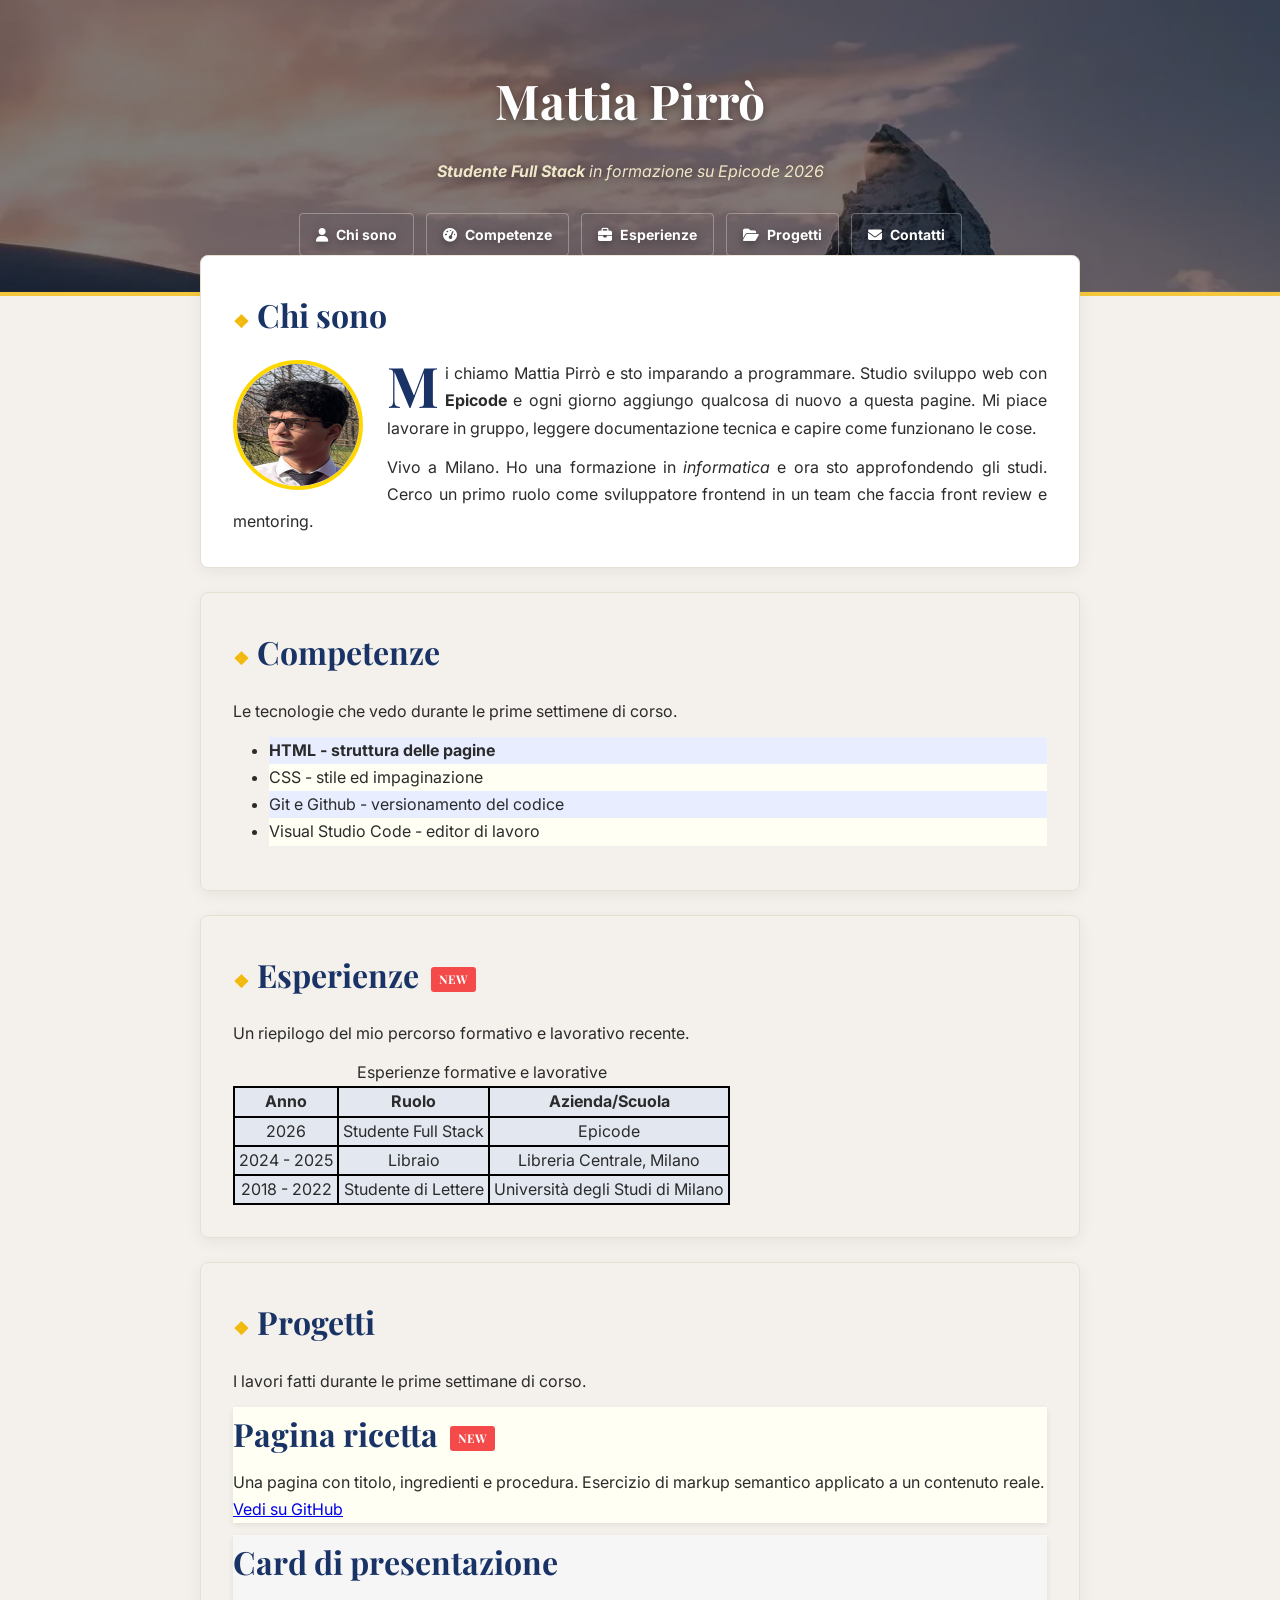
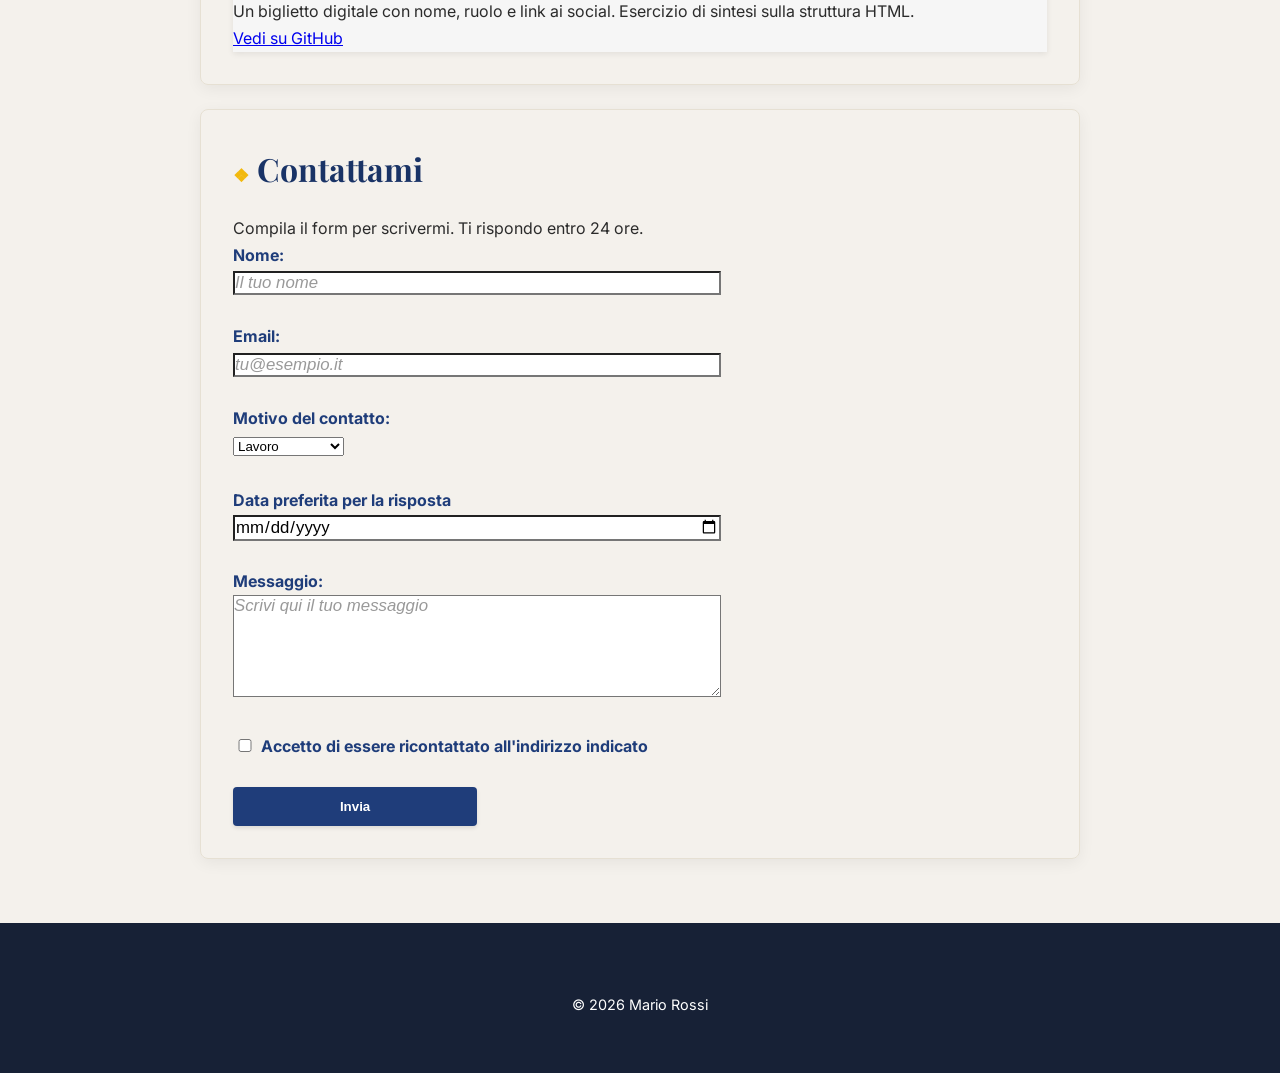
==== index.html @ 38927241 "Add files via upload" ====
<!DOCTYPE html>
<html lang="it">

<head>
    <meta charset="UTF-8">
    <meta http-equiv="X-UA-Compatible" content="IE-edge">
    <meta name="viewport" content="width=device-width, initial-scale=1.0">
    <title>PROJECT WEEK 1</title>
    <link rel="stylesheet" href="assets/style.css">
    <link rel="stylesheet" href="https://cdnjs.cloudflare.com/ajax/libs/font-awesome/6.5.1/css/all.min.css">
</head>

<body>
    <header id="site-header">
        <h1>Mattia Pirrò</h1>
        <p class="tagline"><strong>Studente Full Stack </strong>in formazione su Epicode 2026</p>
        <nav>
            <ul>
                <li>
                    <a href="#chiSono" target="blank"><i class="fa-solid fa-user"></i>Chi sono</a>
                </li>
                <li>
                    <a href="#competenze" target="blank"><i class="fa-solid fa-gauge-high"></i>Competenze</a>
                </li>
                <li>
                    <a href="#esperienze" target="blank"><i class="fa-solid fa-briefcase"></i>Esperienze</a>
                </li>
                <li>
                    <a href="#progetti" target="blank"><i class="fa-solid fa-folder-open"></i>Progetti</a>
                </li>
                <li>
                    <a href="#contattami" target="blank"><i class="fa-solid fa-envelope"></i>Contatti</a>
                </li>
            </ul>
        </nav>
    </header>
    <main>
        <section id="chiSono">
            <h2>Chi sono</h2>
            <figure>
                <img src="\assets\Mattia Pirrò.jpg" alt="Foto Profilo" class="avatar">
            </figure>
            <p id="primo-paragrafo">Mi chiamo Mattia Pirrò e sto imparando a programmare. Studio sviluppo web con
                <strong>Epicode</strong>
                e ogni giorno aggiungo qualcosa di nuovo a questa pagine. Mi piace lavorare in gruppo, leggere
                documentazione tecnica e capire come funzionano le cose.
            </p>
            <p id="secondo-paragrafo">Vivo a Milano. Ho una formazione in <em>informatica</em> e ora sto approfondendo gli studi. Cerco un primo
                ruolo come sviluppatore frontend in un team che faccia front review e mentoring.</p>
        </section>
        <section id="competenze">
            <h2>Competenze</h2>
            <p>Le tecnologie che vedo durante le prime settimene di corso.</p>
            <ul class="skill-list">
                <li>HTML - struttura delle pagine</li>
                <li>CSS - stile ed impaginazione</li>
                <li>Git e Github - versionamento del codice</li>
                <li>Visual Studio Code - editor di lavoro</li>
            </ul>
        </section>
        <section id="esperienze">
            <h2>Esperienze</h2>
            <p>Un riepilogo del mio percorso formativo e lavorativo recente.</p>
            <table>
                <caption class="caption">Esperienze formative e lavorative</caption>
                <thead>
                    <tr>
                        <th scope="col">Anno</th>
                        <th scope="col">Ruolo</th>
                        <th scope="col">Azienda/Scuola</th>
                    </tr>
                </thead>
                <tbody>
                    <tr>
                        <td>2026</td>
                        <td>Studente Full Stack</td>
                        <td>Epicode</td>
                    </tr>
                    <tr>
                        <td>2024 - 2025</td>
                        <td>Libraio</td>
                        <td>Libreria Centrale, Milano</td>
                    </tr>
                    <tr>
                        <td>2018 - 2022</td>
                        <td>Studente di Lettere</td>
                        <td>Università degli Studi di Milano</td>
                    </tr>
                </tbody>
            </table>
        </section>
        <section id="progetti">
            <h2>Progetti</h2>
            <p>I lavori fatti durante le prime settimane di corso.</p>
            <article class="project">
                <h3>Pagina ricetta</h3>
                <p>Una pagina con titolo, ingredienti e procedura. Esercizio di markup semantico applicato a un
                    contenuto
                    reale.</p>
                <a href="javascript:void(0)" target="blank">Vedi su GitHub</a>
            </article>
            <article class="project">
                <h3>Card di presentazione</h3>
                <p>Un biglietto digitale con nome, ruolo e link ai social. Esercizio di sintesi sulla struttura HTML.
                </p>
                <a href="javascript:void(0)" target="blank">Vedi su GitHub</a>
            </article>
        </section>
        <section id="contattami">
            <form action="#" method="POST">
                <h2>Contattami</h2>
                <p>Compila il form per scrivermi. Ti rispondo entro 24 ore.</p>
                <label for="nome">Nome:</label>
                <br />
                <input type="text" id="nome" name="nome" placeholder="Il tuo nome" required>
                <br /><br />
                <label for="email">Email:</label>
                <br />
                <input type="email" id="email" name="email" placeholder="tu@esempio.it" required>
                <br /><br />
                <label for="menù">Motivo del contatto:</label>
                <br />
                <select id="menù" name="menù">
                    <option value="Lavoro">Lavoro</option>
                    <option value="Domanda">Domanda</option>
                    <option value="collaborazione">Collaborazione</option>
                    <option value="altro">Altro</option>
                </select>
                <br /><br />
                <label for="data">Data preferita per la risposta</label>
                <br />
                <input type="date" id="data" name="data">
                <br /><br />
                <label for="messaggio">Messaggio:</label>
                <br />
                <textarea id="messaggio" name="messaggio" placeholder="Scrivi qui il tuo messaggio" rows="5"
                    required></textarea>
                <br /><br />
                <input type="checkbox" id="recontact" name="recontact" required>
                <label for="recontact">Accetto di essere ricontattato all'indirizzo indicato</label>
                <br /><br />
                <button type="submit">Invia</button>
            </form>
        </section>
    </main>
    <footer id="site-footer">
        <div>
            <p>© 2026 Mario Rossi</p>
        </div>
    </footer>
</body>

</html>
---- assets/style.css ----
@import url('https://fonts.googleapis.com/css2?family=Inter:ital,opsz,wght@0,14..32,100..900;1,14..32,100..900&display=swap');
@import url('https://fonts.googleapis.com/css2?family=Playfair+Display:ital,wght@0,400..900;1,400..900&display=swap');

*,
*::before,
*::after {
    box-sizing: border-box;
    margin: 0;
    padding: 0;
}

body {
    font-family: 'Inter', Arial, sans-serif;
    font-size: 16px;
    line-height: 1.7;
    color: #2b2b2b;
    background-color: #f4f1ec;
    margin: 0;
    padding: 0;
}

#site-header {
    background-image: linear-gradient(rgba(0, 0, 0, 0.5), rgba(0, 0, 0, 0.5)), url("../assets/header-bg.webp");
    background-size: cover;
    background-position: center;
    background-repeat: no-repeat;
    color: #ffffff;
    text-align: center;
    padding: 60px 20px 40px 0px;
    border-bottom: 4px solid hsl(45, 90%, 60%);
    text-shadow: 0 3px 10px rgba(0, 0, 0, 0.4);
}

#site-header h1 {
    font-family: 'Playfair Display', Georgia, serif;
    font-size: 3rem;
    font-weight: bold;
}

.tagline {
    color: #f0e7c8;
    font-style: italic;
}

#site-header p {
    margin-top: 16px;
}

#site-header nav{
    margin-top: 32px;
}

#site-header nav ul {
    padding: 0;
    margin: 0;
}

#site-header nav ul li {
    display: inline-block;
}

#site-header nav a {
    text-decoration: none;
    font-size: 14px;
    color: #ffffff;
    font-weight: bold;
    line-height: 2.5;
    padding: 12px 16px;
    margin: 0px 4px;
    border-radius: 4px;
    border: 1px solid rgba(255, 255, 255, 0.3);
}

i{
    margin-right: 8px;
}

#site-header nav a:hover{
    color: hsl(220, 60%, 25%);
    background-color: hsl(45, 90%, 60%);
    border-color: hsl(45, 90%, 60%);
}

main {
    max-width: 920px;
    margin: 0 auto;
    padding: 40px 20px;
}

main section {

    padding: 32px;
    margin-bottom: 24px;
    border: 1px solid #e6e0d3;
    border-radius: 8px;
    box-shadow: 0 4px 16px rgba(0, 0, 0, 0.06);
}

main section:first-of-type{
    margin-top: -81px;
}

h2,
h3 {
    font-family: 'Playfair Display', Georgia, serif;
    font-size: 2rem;
    color: hsl(220, 60%, 25%);
    text-align: left;
    margin-bottom: 8px;
}

main section h2::before {
    content: "\2756 ";
    color: hsl(45, 90%, 50%);
    font-size: 18px;
    margin-right: 8px;
}


#chiSono {
    background-color: #ffffff;
    text-align: justify;
}

#chiSono .avatar {
    width: 130px;
    height: 130px;
    border: 4px solid gold;
    border-radius: 50%;
    float: left;
    margin: 0px 24px 12px 0px;
}

#chiSono #primo-paragrafo::first-letter {
    font-family: 'Playfair Display', Georgia, serif;
    font-size: 3.5rem;
    font-weight: bold;
    font-style: normal;
    line-height: 0.9;
    float: left;
    margin-right: 6px;
    color: hsl(220, 60%, 25%);
}

#secondo-paragrafo{
    margin-top: 12px;
}

#competenze {
    clear: both;
}

.skill-list li:nth-child(odd) {
    background-color: #e8edff;
}

.skill-list li:nth-child(even) {
    background-color: #fffff4;
}

.skill-list li:first-child {
    font-weight: bold;
}

.project:first-of-type h3::after {
    content: "NEW";
    display: inline-block;
    padding: 2px 8px;
    margin-left: 12px;
    background-color: #F44A4A;
    color: #ffffff;
    font-size: 0.75rem;
    border-radius: 3px;
    vertical-align: middle;
}

#esperienze h2::after {
    content: "NEW";
    display: inline-block;
    padding: 2px 8px;
    margin-left: 12px;
    background-color: #F44A4A;
    color: #ffffff;
    font-size: 0.75rem;
    border-radius: 3px;
    vertical-align: middle;
}

.skill-list {
    margin: 12px 0px 12px 36px;
}

h2 {
    margin-bottom: 18px;
}

.project {
    margin-top: 12px;
    box-shadow: 0 2px 6px rgba(0, 0, 0, 0.08);
}

.project:hover {
    box-shadow: 0 4px 12px rgba(0, 0, 0, 16);
}

label {
    font-weight: bold;
    color: #1F3D7A;
}

input,
textarea {
    font-family: 'Helvetica Neue', Arial, sans-serif;
    width: 60%;
    background-color: #ffffff;
    font-size: 1.05rem;
}

input::placeholder,
textarea::placeholder {
    color: #999999;
    font-style: italic;
}

#recontact {
    width: 3%;
}

button {
    color: hsl(0, 0%, 100%);
    background-color: hsl(220, 60%, 30%);
    font-weight: bold;
    width: 30%;
    padding: 12px 24px;
    border: none;
    border-radius: 4px;
    box-shadow: 0 2px 4px rgba(0, 0, 0, 0.1);
}

button:hover {
    color: hsl(60, 100%, 75%);
    background-color: hsl(220, 60%, 45%);
    box-shadow: 0 4px 8px rgba(0, 0, 0, 0.15);
}

.project:nth-of-type(odd) {
    background-color: #fffff4;
}

.project:nth-of-type(even) {
    background-color: #f6f6f6;
}

table {
    border: 2px solid black;
    border-radius: 4px;
    border-collapse: collapse;
    background-color: rgba(157, 195, 255, 0.21);
    text-align: center;
}

tr,
th,
td {
    border: 2px solid black;
    border-collapse: collapse;
    padding: 0px 4px;
}

#esperienze p {
    margin-bottom: 12px;
}

#site-footer {
    background-color: #172136;
    color: #ffffff;
    font-size: 0.9rem;
    text-align: center;
    height: 150px;
}

#site-footer p {
    padding-top: 70px;
}
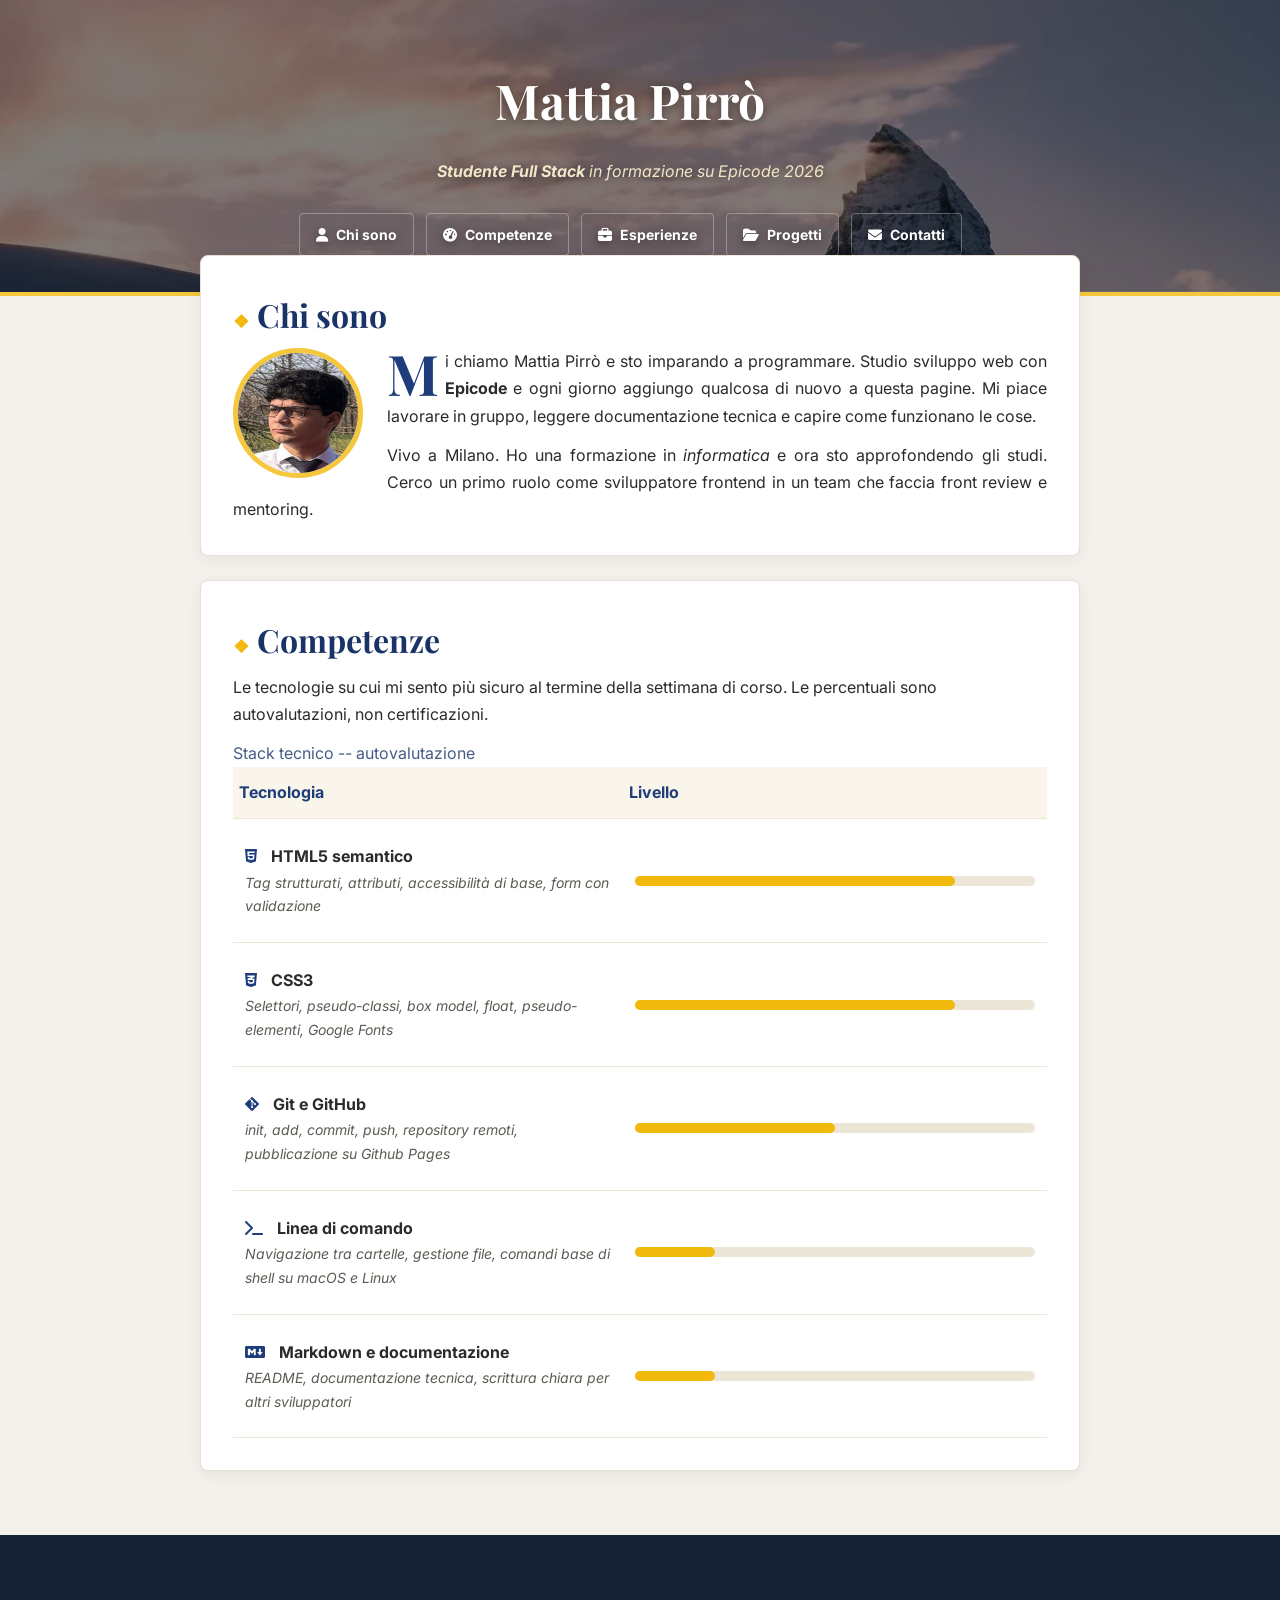
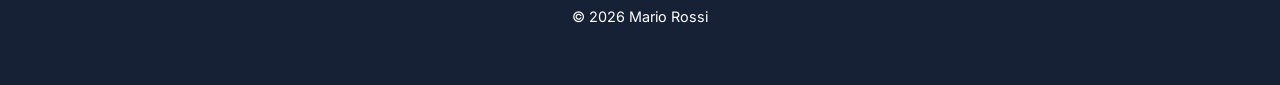
==== commit 0f48f6fc: "Update (Competenze)" ====
--- a/index.html
+++ b/index.html
@@ -45,20 +45,82 @@
                 e ogni giorno aggiungo qualcosa di nuovo a questa pagine. Mi piace lavorare in gruppo, leggere
                 documentazione tecnica e capire come funzionano le cose.
             </p>
-            <p id="secondo-paragrafo">Vivo a Milano. Ho una formazione in <em>informatica</em> e ora sto approfondendo gli studi. Cerco un primo
+            <p id="secondo-paragrafo">Vivo a Milano. Ho una formazione in <em>informatica</em> e ora sto approfondendo
+                gli studi. Cerco un primo
                 ruolo come sviluppatore frontend in un team che faccia front review e mentoring.</p>
         </section>
         <section id="competenze">
             <h2>Competenze</h2>
-            <p>Le tecnologie che vedo durante le prime settimene di corso.</p>
-            <ul class="skill-list">
-                <li>HTML - struttura delle pagine</li>
-                <li>CSS - stile ed impaginazione</li>
-                <li>Git e Github - versionamento del codice</li>
-                <li>Visual Studio Code - editor di lavoro</li>
-            </ul>
-        </section>
-        <section id="esperienze">
+            <p>Le tecnologie su cui mi sento più sicuro al termine della settimana di corso. Le percentuali sono
+                autovalutazioni, non certificazioni.</p>
+            <table>
+                <caption>Stack tecnico -- autovalutazione</caption>
+                <thead>
+                    <tr>
+                        <th>Tecnologia</th>
+                        <th>Livello</th>
+                    </tr>
+                </thead>
+                <tbody>
+                    <tr>
+                        <td>
+                            <h4><i class="fa-brands fa-html5"></i>HTML5 semantico</h4>
+                            <p>Tag strutturati, attributi, accessibilità di base, form con validazione</p>
+                        </td>
+                        <td>
+                            <div class="contenitore">
+                                <div class="autovalutazione" id="primo"></div>
+                            </div>
+                        </td>
+                    </tr>
+                    <tr>
+                        <td>
+                            <h4><i class="fa-brands fa-css3-alt"></i>CSS3</h4>
+                            <p>Selettori, pseudo-classi, box model, float, pseudo-elementi, Google Fonts</p>
+                        </td>
+                        <td>
+                            <div class="contenitore">
+                                <div class="autovalutazione" id="secondo"></div>
+                            </div>
+                        </td>
+                    </tr>
+                    <tr>
+                        <td>
+                            <h4><i class="fa-brands fa-git-alt"></i>Git e GitHub</h4>
+                            <p>init, add, commit, push, repository remoti, pubblicazione su Github Pages</p>
+                        </td>
+                        <td>
+                            <div class="contenitore">
+                                <div class="autovalutazione" id="terzo"></div>
+                            </div>
+                        </td>
+                    </tr>
+                    <tr>
+                        <td>
+                            <h4><i class="fa-solid fa-terminal"></i>Linea di comando</h4>
+                            <p>Navigazione tra cartelle, gestione file, comandi base di shell su macOS e Linux</p>
+                        </td>
+                        <td>
+                            <div class="contenitore">
+                                <div class="autovalutazione" id="quarto"></div>
+                            </div>
+                        </td>
+                    </tr>
+                    <tr>
+                        <td>
+                            <h4><i class="fa-brands fa-markdown"></i>Markdown e documentazione</h4>
+                            <p>README, documentazione tecnica, scrittura chiara per altri sviluppatori</p>
+                        </td>
+                        <td>
+                            <div class="contenitore">
+                                <div class="autovalutazione" id="quinto"></div>
+                            </div>
+                        </td>
+                    </tr>
+                </tbody>
+            </table>
+        </section>
+        <!--<section id="esperienze">
             <h2>Esperienze</h2>
             <p>Un riepilogo del mio percorso formativo e lavorativo recente.</p>
             <table>
@@ -141,7 +203,7 @@
                 <br /><br />
                 <button type="submit">Invia</button>
             </form>
-        </section>
+        </section>-->
     </main>
     <footer id="site-footer">
         <div>
--- a/assets/style.css
+++ b/assets/style.css
@@ -46,7 +46,7 @@
     margin-top: 16px;
 }
 
-#site-header nav{
+#site-header nav {
     margin-top: 32px;
 }
 
@@ -71,11 +71,11 @@
     border: 1px solid rgba(255, 255, 255, 0.3);
 }
 
-i{
+i {
     margin-right: 8px;
 }
 
-#site-header nav a:hover{
+#site-header nav a:hover {
     color: hsl(220, 60%, 25%);
     background-color: hsl(45, 90%, 60%);
     border-color: hsl(45, 90%, 60%);
@@ -88,7 +88,6 @@
 }
 
 main section {
-
     padding: 32px;
     margin-bottom: 24px;
     border: 1px solid #e6e0d3;
@@ -96,7 +95,7 @@
     box-shadow: 0 4px 16px rgba(0, 0, 0, 0.06);
 }
 
-main section:first-of-type{
+main section:first-of-type {
     margin-top: -81px;
 }
 
@@ -106,7 +105,7 @@
     font-size: 2rem;
     color: hsl(220, 60%, 25%);
     text-align: left;
-    margin-bottom: 8px;
+    margin-bottom: 6px;
 }
 
 main section h2::before {
@@ -116,7 +115,6 @@
     margin-right: 8px;
 }
 
-
 #chiSono {
     background-color: #ffffff;
     text-align: justify;
@@ -125,7 +123,7 @@
 #chiSono .avatar {
     width: 130px;
     height: 130px;
-    border: 4px solid gold;
+    border: 5px solid hsl(45, 90%, 60%);
     border-radius: 50%;
     float: left;
     margin: 0px 24px 12px 0px;
@@ -139,59 +137,87 @@
     line-height: 0.9;
     float: left;
     margin-right: 6px;
-    color: hsl(220, 60%, 25%);
-}
-
-#secondo-paragrafo{
+    color: hsl(220, 60%, 30%);
+}
+
+#secondo-paragrafo {
     margin-top: 12px;
 }
 
 #competenze {
+    background-color: #ffffff;
     clear: both;
 }
 
-.skill-list li:nth-child(odd) {
-    background-color: #e8edff;
-}
-
-.skill-list li:nth-child(even) {
-    background-color: #fffff4;
-}
-
-.skill-list li:first-child {
-    font-weight: bold;
-}
-
-.project:first-of-type h3::after {
-    content: "NEW";
-    display: inline-block;
-    padding: 2px 8px;
-    margin-left: 12px;
-    background-color: #F44A4A;
-    color: #ffffff;
-    font-size: 0.75rem;
-    border-radius: 3px;
-    vertical-align: middle;
-}
-
-#esperienze h2::after {
-    content: "NEW";
-    display: inline-block;
-    padding: 2px 8px;
-    margin-left: 12px;
-    background-color: #F44A4A;
-    color: #ffffff;
-    font-size: 0.75rem;
-    border-radius: 3px;
-    vertical-align: middle;
-}
-
-.skill-list {
-    margin: 12px 0px 12px 36px;
-}
-
-h2 {
-    margin-bottom: 18px;
+#competenze table {
+    border-collapse: collapse;
+    margin-top: 12px;
+    padding: 0;
+}
+
+#competenze caption {
+    color: hsl(220, 30%, 40%);
+    text-align: left;
+}
+
+#competenze th {
+    color: hsl(220, 60%, 30%);
+    text-align: left;
+    background-color: #F9F5EA;
+    padding: 12px 6px 12px 6px;
+    border-bottom: 1px solid #ece6d8;
+    width: 50%;
+}
+
+#competenze td {
+    border-bottom: 1px solid #ece6d8;
+    padding: 24px 12px 24px 12px;
+}
+
+#competenze i {
+    color: hsl(220, 60%, 30%);
+    padding-right: 6px;
+}
+
+#competenze td p {
+    font-style: italic;
+    color: #5c5a52;
+    font-size: 14px;
+}
+
+#competenze table .contenitore {
+    width: 400px;
+    height: 10px;
+    border-radius: 10px;
+    background-color: #ece6d8;
+    padding: 0;
+}
+
+#competenze table .autovalutazione {
+    height: 10px;
+    border-radius: 10px;
+    background-color: hsl(45, 90%, 50%);
+    padding: 0;
+}
+
+#primo {
+    width: 80%;
+}
+
+#secondo {
+    width: 80%;
+}
+
+#terzo {
+    width: 50%;
+}
+
+#quarto {
+    width: 20%;
+}
+
+#quinto {
+    width: 20%;
 }
 
 .project {
@@ -251,22 +277,6 @@
     background-color: #f6f6f6;
 }
 
-table {
-    border: 2px solid black;
-    border-radius: 4px;
-    border-collapse: collapse;
-    background-color: rgba(157, 195, 255, 0.21);
-    text-align: center;
-}
-
-tr,
-th,
-td {
-    border: 2px solid black;
-    border-collapse: collapse;
-    padding: 0px 4px;
-}
-
 #esperienze p {
     margin-bottom: 12px;
 }
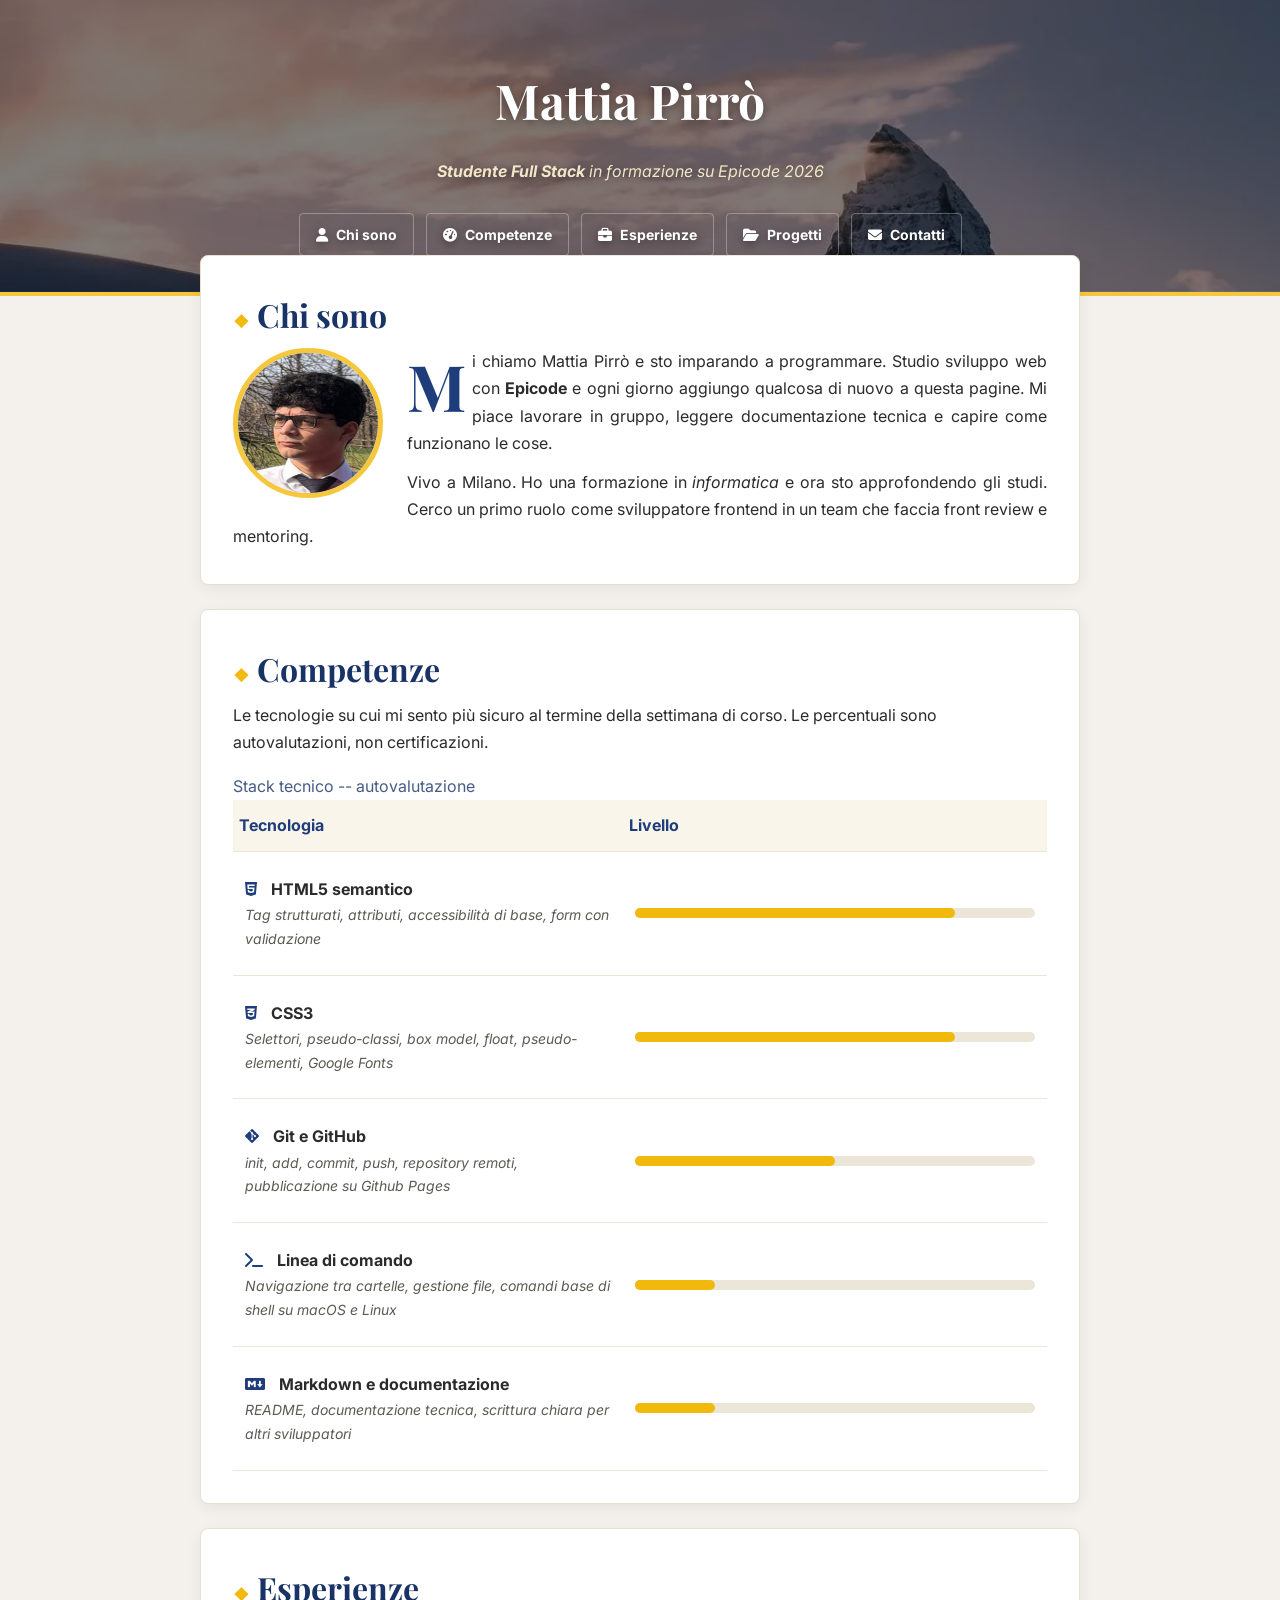
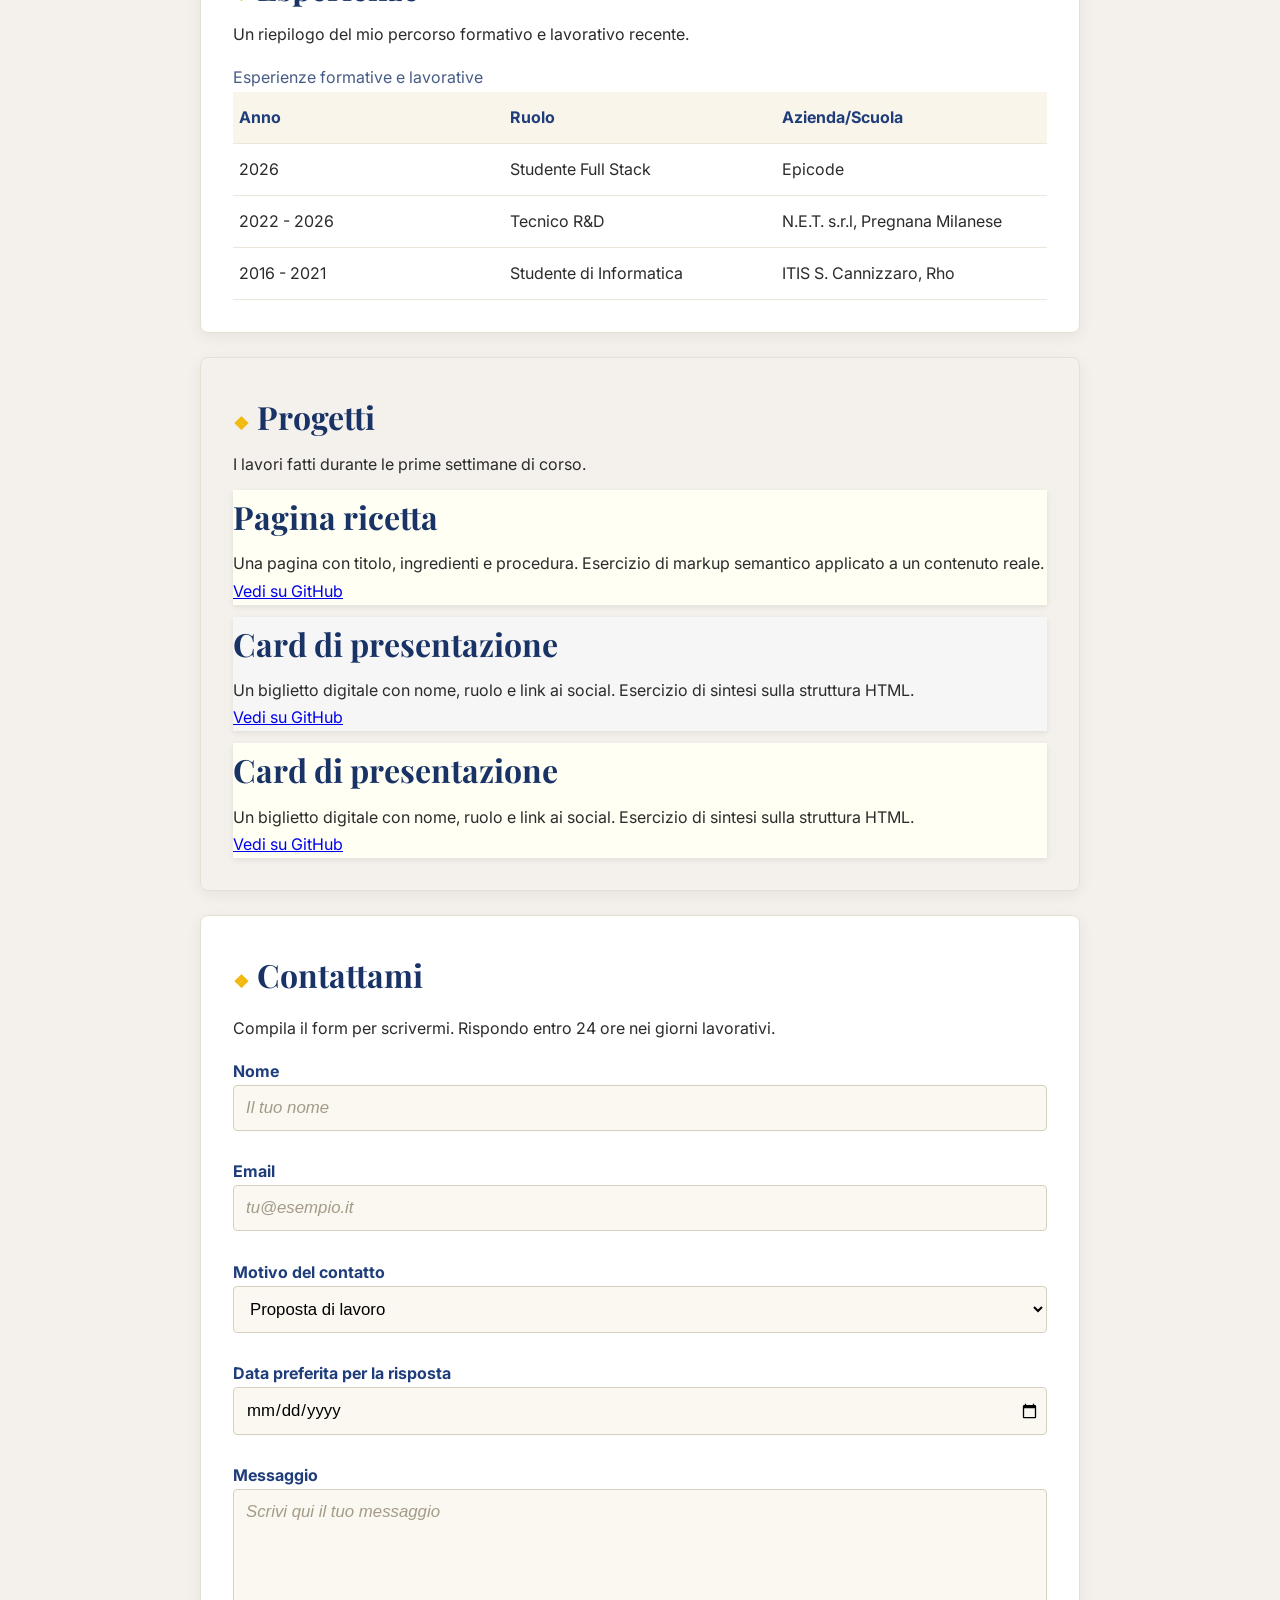
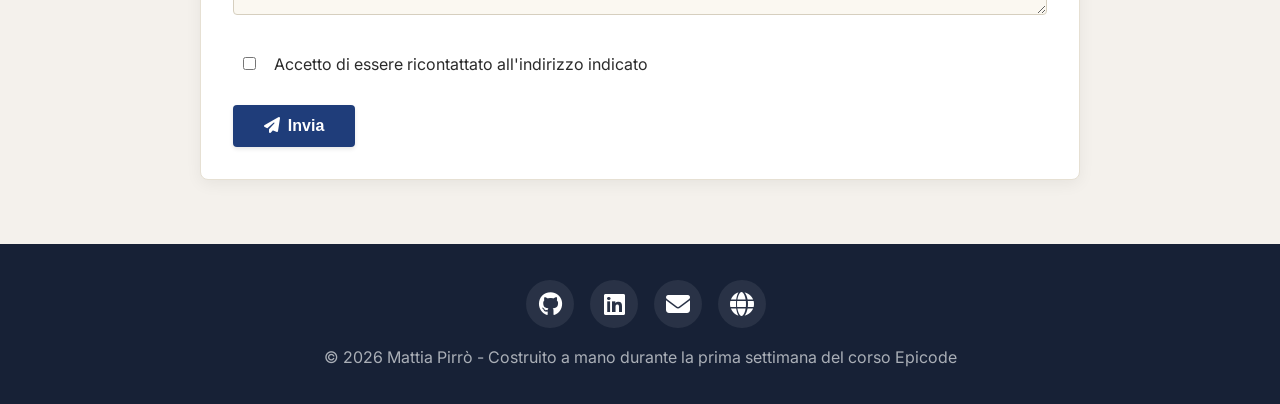
==== commit f298e51a: "Contatti - Footer - Esperienze" ====
--- a/index.html
+++ b/index.html
@@ -120,7 +120,7 @@
                 </tbody>
             </table>
         </section>
-        <!--<section id="esperienze">
+        <section id="esperienze">
             <h2>Esperienze</h2>
             <p>Un riepilogo del mio percorso formativo e lavorativo recente.</p>
             <table>
@@ -139,14 +139,14 @@
                         <td>Epicode</td>
                     </tr>
                     <tr>
-                        <td>2024 - 2025</td>
-                        <td>Libraio</td>
-                        <td>Libreria Centrale, Milano</td>
-                    </tr>
-                    <tr>
-                        <td>2018 - 2022</td>
-                        <td>Studente di Lettere</td>
-                        <td>Università degli Studi di Milano</td>
+                        <td>2022 - 2026</td>
+                        <td>Tecnico R&D</td>
+                        <td>N.E.T. s.r.l, Pregnana Milanese</td>
+                    </tr>
+                    <tr>
+                        <td>2016 - 2021</td>
+                        <td>Studente di Informatica</td>
+                        <td>ITIS S. Cannizzaro, Rho</td>
                     </tr>
                 </tbody>
             </table>
@@ -167,23 +167,29 @@
                 </p>
                 <a href="javascript:void(0)" target="blank">Vedi su GitHub</a>
             </article>
+            <article class="project">
+                <h3>Card di presentazione</h3>
+                <p>Un biglietto digitale con nome, ruolo e link ai social. Esercizio di sintesi sulla struttura HTML.
+                </p>
+                <a href="javascript:void(0)" target="blank">Vedi su GitHub</a>
+            </article>
         </section>
         <section id="contattami">
-            <form action="#" method="POST">
+            <form action="#">
                 <h2>Contattami</h2>
-                <p>Compila il form per scrivermi. Ti rispondo entro 24 ore.</p>
-                <label for="nome">Nome:</label>
+                <p>Compila il form per scrivermi. Rispondo entro 24 ore nei giorni lavorativi.</p>
+                <label for="nome">Nome</label>
                 <br />
                 <input type="text" id="nome" name="nome" placeholder="Il tuo nome" required>
                 <br /><br />
-                <label for="email">Email:</label>
+                <label for="email">Email</label>
                 <br />
                 <input type="email" id="email" name="email" placeholder="tu@esempio.it" required>
                 <br /><br />
-                <label for="menù">Motivo del contatto:</label>
+                <label for="menù">Motivo del contatto</label>
                 <br />
                 <select id="menù" name="menù">
-                    <option value="Lavoro">Lavoro</option>
+                    <option value="Lavoro">Proposta di lavoro</option>
                     <option value="Domanda">Domanda</option>
                     <option value="collaborazione">Collaborazione</option>
                     <option value="altro">Altro</option>
@@ -193,21 +199,33 @@
                 <br />
                 <input type="date" id="data" name="data">
                 <br /><br />
-                <label for="messaggio">Messaggio:</label>
+                <label for="messaggio">Messaggio</label>
                 <br />
                 <textarea id="messaggio" name="messaggio" placeholder="Scrivi qui il tuo messaggio" rows="5"
                     required></textarea>
                 <br /><br />
                 <input type="checkbox" id="recontact" name="recontact" required>
-                <label for="recontact">Accetto di essere ricontattato all'indirizzo indicato</label>
-                <br /><br />
-                <button type="submit">Invia</button>
+                <label id="consenso" for="recontact">Accetto di essere ricontattato all'indirizzo indicato</label>
+                <br /><br />
+                <button type="submit"><i class="fa-solid fa-paper-plane"></i>Invia</button>
             </form>
-        </section>-->
+        </section>
     </main>
     <footer id="site-footer">
-        <div>
-            <p>© 2026 Mario Rossi</p>
+        <div id="icons-container">
+            <div class="icone">
+                <i class="fa-brands fa-github"></i>
+            </div>
+            <div class="icone">
+                <i class="fa-brands fa-linkedin"></i>
+            </div>
+            <div class="icone">
+                <i class="fa-solid fa-envelope"></i>
+            </div>
+            <div class="icone">
+                <i class="fa-solid fa-globe"></i>
+            </div>
+            <p>© 2026 Mattia Pirrò - Costruito a mano durante la prima settimana del corso Epicode</p>
         </div>
     </footer>
 </body>
--- a/assets/style.css
+++ b/assets/style.css
@@ -118,11 +118,12 @@
 #chiSono {
     background-color: #ffffff;
     text-align: justify;
+    height: 330px;
 }
 
 #chiSono .avatar {
-    width: 130px;
-    height: 130px;
+    width: 150px;
+    height: 150px;
     border: 5px solid hsl(45, 90%, 60%);
     border-radius: 50%;
     float: left;
@@ -131,10 +132,10 @@
 
 #chiSono #primo-paragrafo::first-letter {
     font-family: 'Playfair Display', Georgia, serif;
-    font-size: 3.5rem;
+    font-size: 4rem;
     font-weight: bold;
     font-style: normal;
-    line-height: 0.9;
+    line-height: 1.2;
     float: left;
     margin-right: 6px;
     color: hsl(220, 60%, 30%);
@@ -151,7 +152,7 @@
 
 #competenze table {
     border-collapse: collapse;
-    margin-top: 12px;
+    margin-top: 16px;
     padding: 0;
 }
 
@@ -220,6 +221,141 @@
     width: 20%;
 }
 
+#esperienze {
+    background-color: #ffffff;
+    clear: both;
+}
+
+#esperienze caption {
+    color: hsl(220, 30%, 40%);
+    text-align: left;
+}
+
+#esperienze table {
+    border-collapse: collapse;
+    margin-top: 16px;
+    padding: 0;
+    text-align: left;
+    width: 100%;
+}
+
+#esperienze th {
+    color: hsl(220, 60%, 30%);
+    background-color: #F9F5EA;
+    padding: 12px 6px 12px 6px;
+    border-bottom: 1px solid #ece6d8;
+    width: 30%;
+}
+
+#esperienze td {
+    border-bottom: 1px solid #ece6d8;
+    padding: 12px 6px 12px 6px;
+}
+
+#contattami {
+    background-color: #ffffff;
+}
+
+#contattami p {
+    margin-top: 12px;
+    margin-bottom: 16px;
+}
+
+label {
+    font-weight: bold;
+    color: #1F3D7A;
+}
+
+input,
+textarea,
+select {
+    font-family: 'Helvetica Neue', Arial, sans-serif;
+    width: 100%;
+    padding: 12px 6px 12px 12px;
+    border-radius: 4px;
+    background-color: #FBF8F1;
+    font-size: 1.05rem;
+    border: 1px solid #d6cfbf;
+}
+
+input::placeholder,
+textarea::placeholder {
+    font-style: italic;
+    color: #a39b87;
+}
+
+input:focus,
+textarea:focus,
+select:focus {
+    background-color: white;
+    border-color: hsl(220, 60%, 30%);
+}
+
+#consenso {
+    color: #2b2b2b;
+    font-weight: normal;
+    margin-left: 4px;
+}
+
+#recontact {
+    width: 4%;
+}
+
+button {
+    color: white;
+    font-size: 16px;
+    background-color: hsl(220, 60%, 30%);
+    font-weight: bold;
+    width: 15%;
+    padding: 12px 30px;
+    border: none;
+    border-radius: 4px;
+    box-shadow: 0 2px 4px rgba(0, 0, 0, 0.1);
+}
+
+button:hover {
+    background-color: hsl(220, 60%, 45%);
+    box-shadow: 0 4px 10px rgba(0, 0, 0, 0.18);
+}
+
+#site-footer {
+    background-color: hsl(220, 40%, 15%);
+    color: #ffffff;
+    font-size: 0.9rem;
+    text-align: center;
+    height: 160px;
+}
+
+#icons-container {
+    padding-top: 36px;
+}
+
+.icone {
+    display: inline-block;
+    border-radius: 50%;
+    width: 48px;
+    height: 48px;
+    background-color: rgba(255, 255, 255, 0.08);
+    margin-left: 12px;
+}
+
+.icone:hover {
+    color: hsl(220, 60%, 20%);
+    background-color: hsl(45, 90%, 60%);
+}
+
+.icone i {
+    margin: auto;
+    padding: 12px;
+    font-size: 24px;
+}
+
+#site-footer p {
+    padding-top: 16px;
+    color: #aaafb7;
+    font-size: 16px;
+}
+
 .project {
     margin-top: 12px;
     box-shadow: 0 2px 6px rgba(0, 0, 0, 0.08);
@@ -229,66 +365,10 @@
     box-shadow: 0 4px 12px rgba(0, 0, 0, 16);
 }
 
-label {
-    font-weight: bold;
-    color: #1F3D7A;
-}
-
-input,
-textarea {
-    font-family: 'Helvetica Neue', Arial, sans-serif;
-    width: 60%;
-    background-color: #ffffff;
-    font-size: 1.05rem;
-}
-
-input::placeholder,
-textarea::placeholder {
-    color: #999999;
-    font-style: italic;
-}
-
-#recontact {
-    width: 3%;
-}
-
-button {
-    color: hsl(0, 0%, 100%);
-    background-color: hsl(220, 60%, 30%);
-    font-weight: bold;
-    width: 30%;
-    padding: 12px 24px;
-    border: none;
-    border-radius: 4px;
-    box-shadow: 0 2px 4px rgba(0, 0, 0, 0.1);
-}
-
-button:hover {
-    color: hsl(60, 100%, 75%);
-    background-color: hsl(220, 60%, 45%);
-    box-shadow: 0 4px 8px rgba(0, 0, 0, 0.15);
-}
-
 .project:nth-of-type(odd) {
     background-color: #fffff4;
 }
 
 .project:nth-of-type(even) {
     background-color: #f6f6f6;
-}
-
-#esperienze p {
-    margin-bottom: 12px;
-}
-
-#site-footer {
-    background-color: #172136;
-    color: #ffffff;
-    font-size: 0.9rem;
-    text-align: center;
-    height: 150px;
-}
-
-#site-footer p {
-    padding-top: 70px;
 }
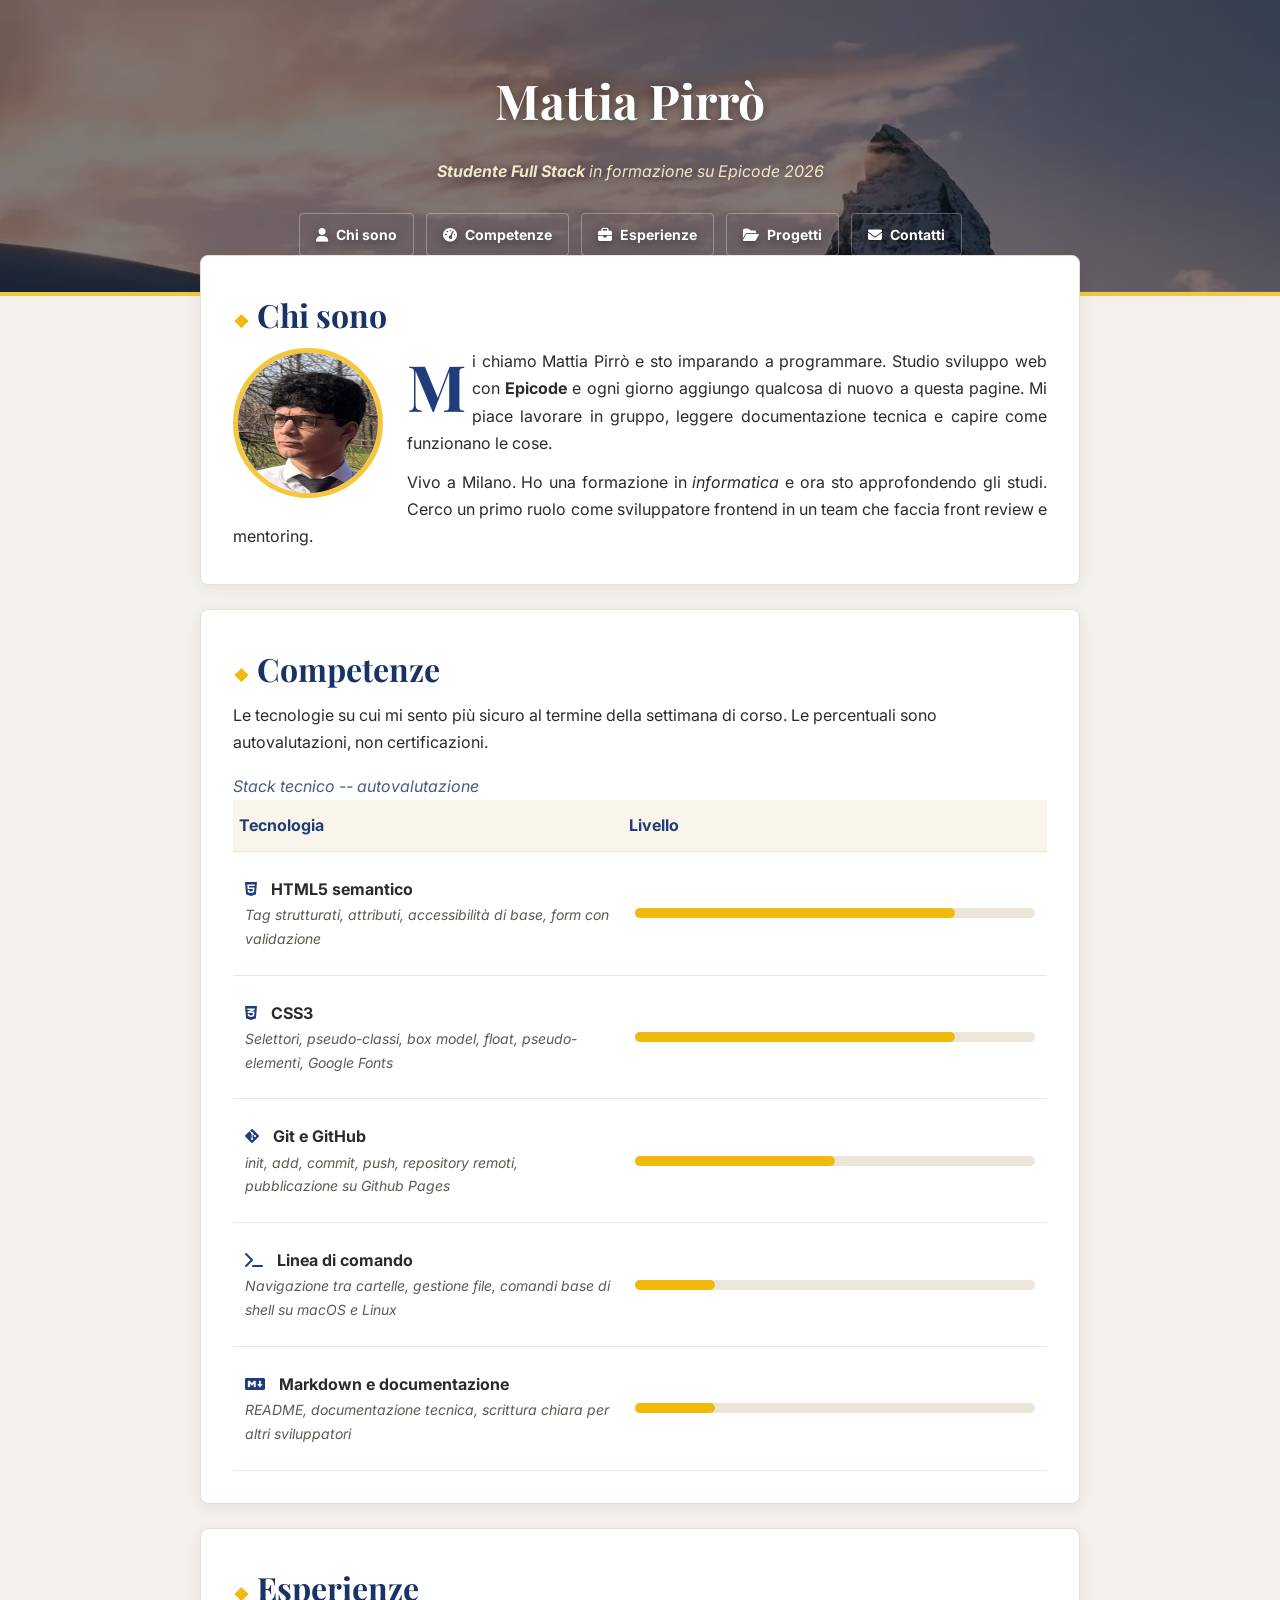
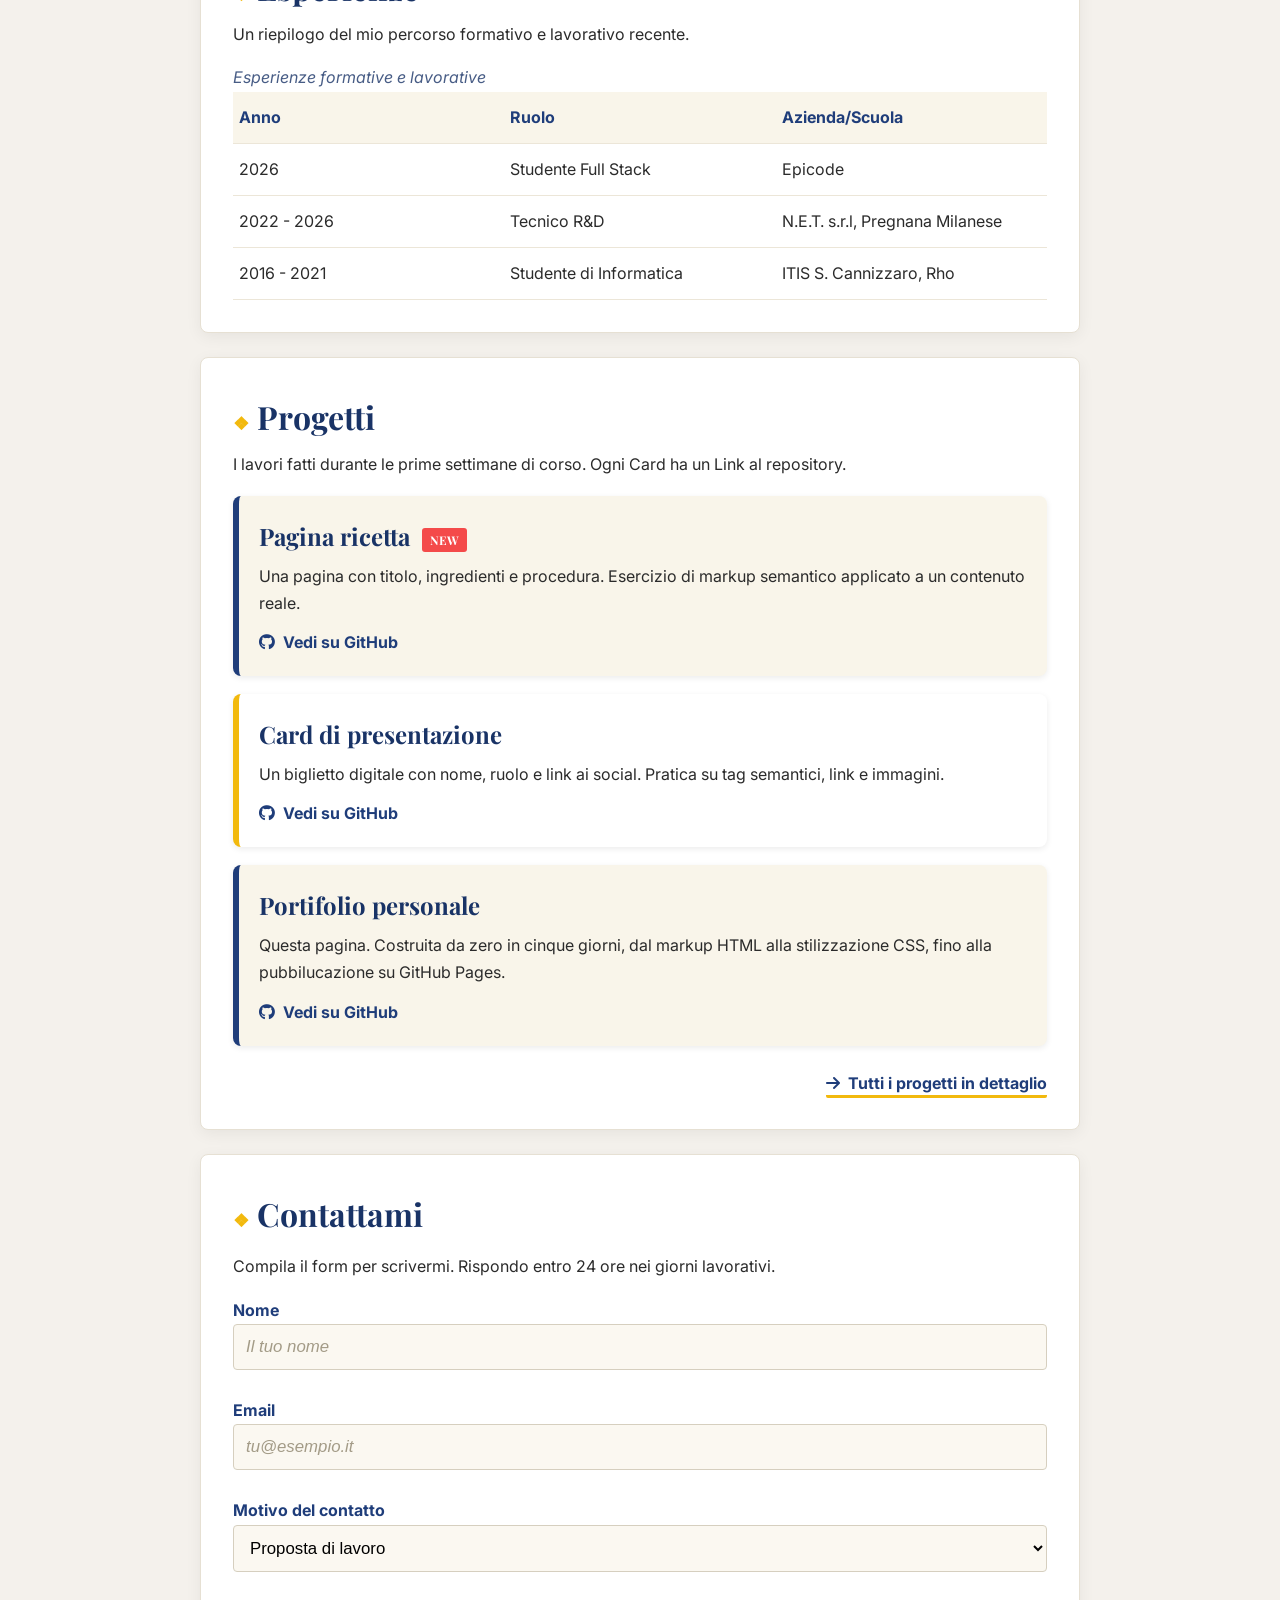
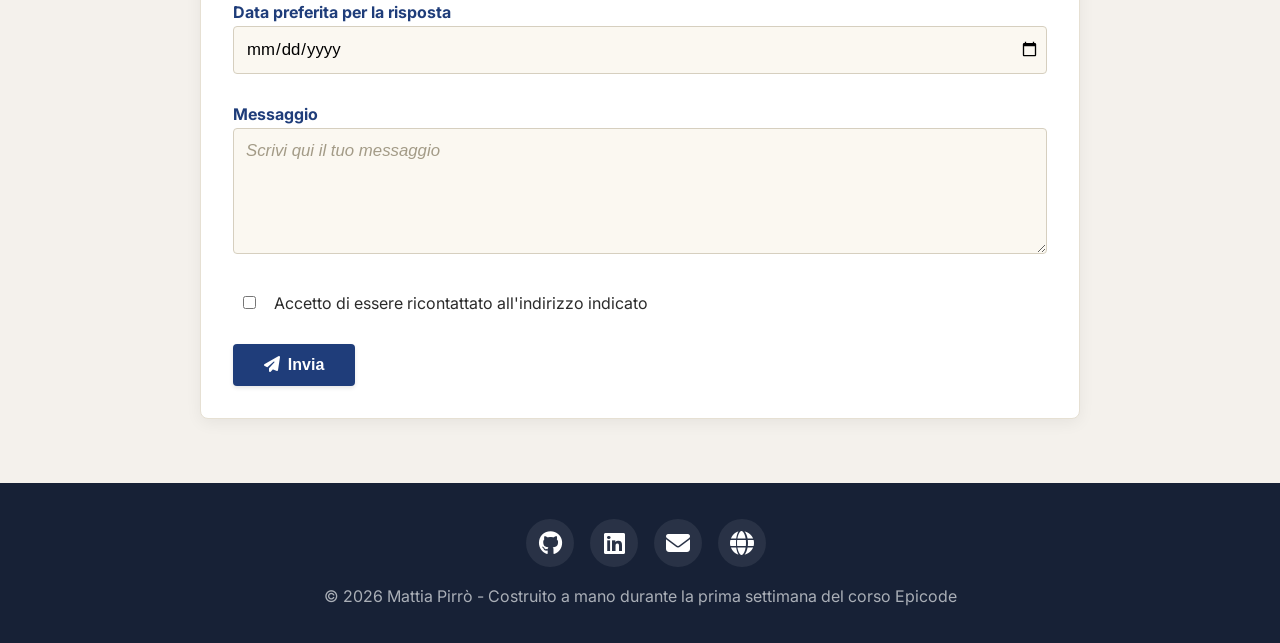
==== commit d7539c61: "Prima pagina" ====
--- a/index.html
+++ b/index.html
@@ -153,26 +153,30 @@
         </section>
         <section id="progetti">
             <h2>Progetti</h2>
-            <p>I lavori fatti durante le prime settimane di corso.</p>
+            <p>I lavori fatti durante le prime settimane di corso. Ogni Card ha un Link al repository.</p>
             <article class="project">
                 <h3>Pagina ricetta</h3>
                 <p>Una pagina con titolo, ingredienti e procedura. Esercizio di markup semantico applicato a un
                     contenuto
                     reale.</p>
-                <a href="javascript:void(0)" target="blank">Vedi su GitHub</a>
+                <a href="javascript:void(0)" target="blank"><i class="fa-brands fa-github"></i>Vedi su GitHub</a>
             </article>
             <article class="project">
                 <h3>Card di presentazione</h3>
-                <p>Un biglietto digitale con nome, ruolo e link ai social. Esercizio di sintesi sulla struttura HTML.
+                <p>Un biglietto digitale con nome, ruolo e link ai social. Pratica su tag semantici, link e immagini.
                 </p>
-                <a href="javascript:void(0)" target="blank">Vedi su GitHub</a>
+                <a href="javascript:void(0)" target="blank"><i class="fa-brands fa-github"></i>Vedi su GitHub</a>
             </article>
             <article class="project">
-                <h3>Card di presentazione</h3>
-                <p>Un biglietto digitale con nome, ruolo e link ai social. Esercizio di sintesi sulla struttura HTML.
-                </p>
-                <a href="javascript:void(0)" target="blank">Vedi su GitHub</a>
+                <h3>Portifolio personale</h3>
+                <p>Questa pagina. Costruita da zero in cinque giorni, dal markup HTML alla stilizzazione CSS, fino alla
+                    pubbilucazione su GitHub Pages.</p>
+                <a href="javascript:void(0)" target="blank"><i class="fa-brands fa-github"></i>Vedi su GitHub</a>
             </article>
+            <div id="link-container">
+                <a id="link-progetti" href="progetti.html" target="_blank"><i class="fa-solid fa-arrow-right"></i>Tutti
+                    i progetti in dettaglio</a>
+            </div>
         </section>
         <section id="contattami">
             <form action="#">
--- a/assets/style.css
+++ b/assets/style.css
@@ -99,10 +99,17 @@
     margin-top: -81px;
 }
 
-h2,
+h2 {
+    font-family: 'Playfair Display', Georgia, serif;
+    font-size: 2rem;
+    color: hsl(220, 60%, 25%);
+    text-align: left;
+    margin-bottom: 6px;
+}
+
 h3 {
     font-family: 'Playfair Display', Georgia, serif;
-    font-size: 2rem;
+    font-size: 1.5rem;
     color: hsl(220, 60%, 25%);
     text-align: left;
     margin-bottom: 6px;
@@ -356,19 +363,71 @@
     font-size: 16px;
 }
 
+#progetti {
+    background-color: #ffffff;
+}
+
 .project {
+    margin-top: 18px;
+    box-shadow: 0 2px 6px rgba(0, 0, 0, 0.08);
+    padding: 20px;
+}
+
+.project a {
+    display: inline-block;
     margin-top: 12px;
-    box-shadow: 0 2px 6px rgba(0, 0, 0, 0.08);
-}
-
-.project:hover {
-    box-shadow: 0 4px 12px rgba(0, 0, 0, 16);
+    color: hsl(220, 60%, 30%);
+    text-decoration: none;
+    font-weight: bold;
+}
+
+.project a:hover {
+    color: hsl(220, 60%, 45%);
+    border-bottom: 3px solid hsl(45, 90%, 50%);
 }
 
 .project:nth-of-type(odd) {
-    background-color: #fffff4;
+    background-color: #F9F5EA;
+    border-left: 6px solid hsl(220, 60%, 30%);
+    border-radius: 8px;
 }
 
 .project:nth-of-type(even) {
-    background-color: #f6f6f6;
+    background-color: #ffffff;
+    border-left: 6px solid hsl(45, 90%, 50%);
+    border-radius: 8px;
+}
+
+.project:first-of-type h3::after {
+    content: "NEW";
+    display: inline-block;
+    padding: 2px 8px;
+    margin-left: 12px;
+    background-color: #F44A4A;
+    color: #ffffff;
+    font-size: 0.75rem;
+    border-radius: 3px;
+    vertical-align: middle;
+}
+
+#link-container {
+    text-align: right;
+    margin-top: 24px;
+}
+
+#link-progetti {
+    color: hsl(220, 60%, 30%);
+    text-decoration: none;
+    padding-bottom: 2px;
+    border-bottom: 3px solid hsl(45, 90%, 50%);
+    border-radius: 2px;
+    font-weight: bold;
+}
+
+#link-progetti:hover {
+    color: hsl(220, 60%, 45%);
+}
+
+caption{
+    font-style: italic;
 }
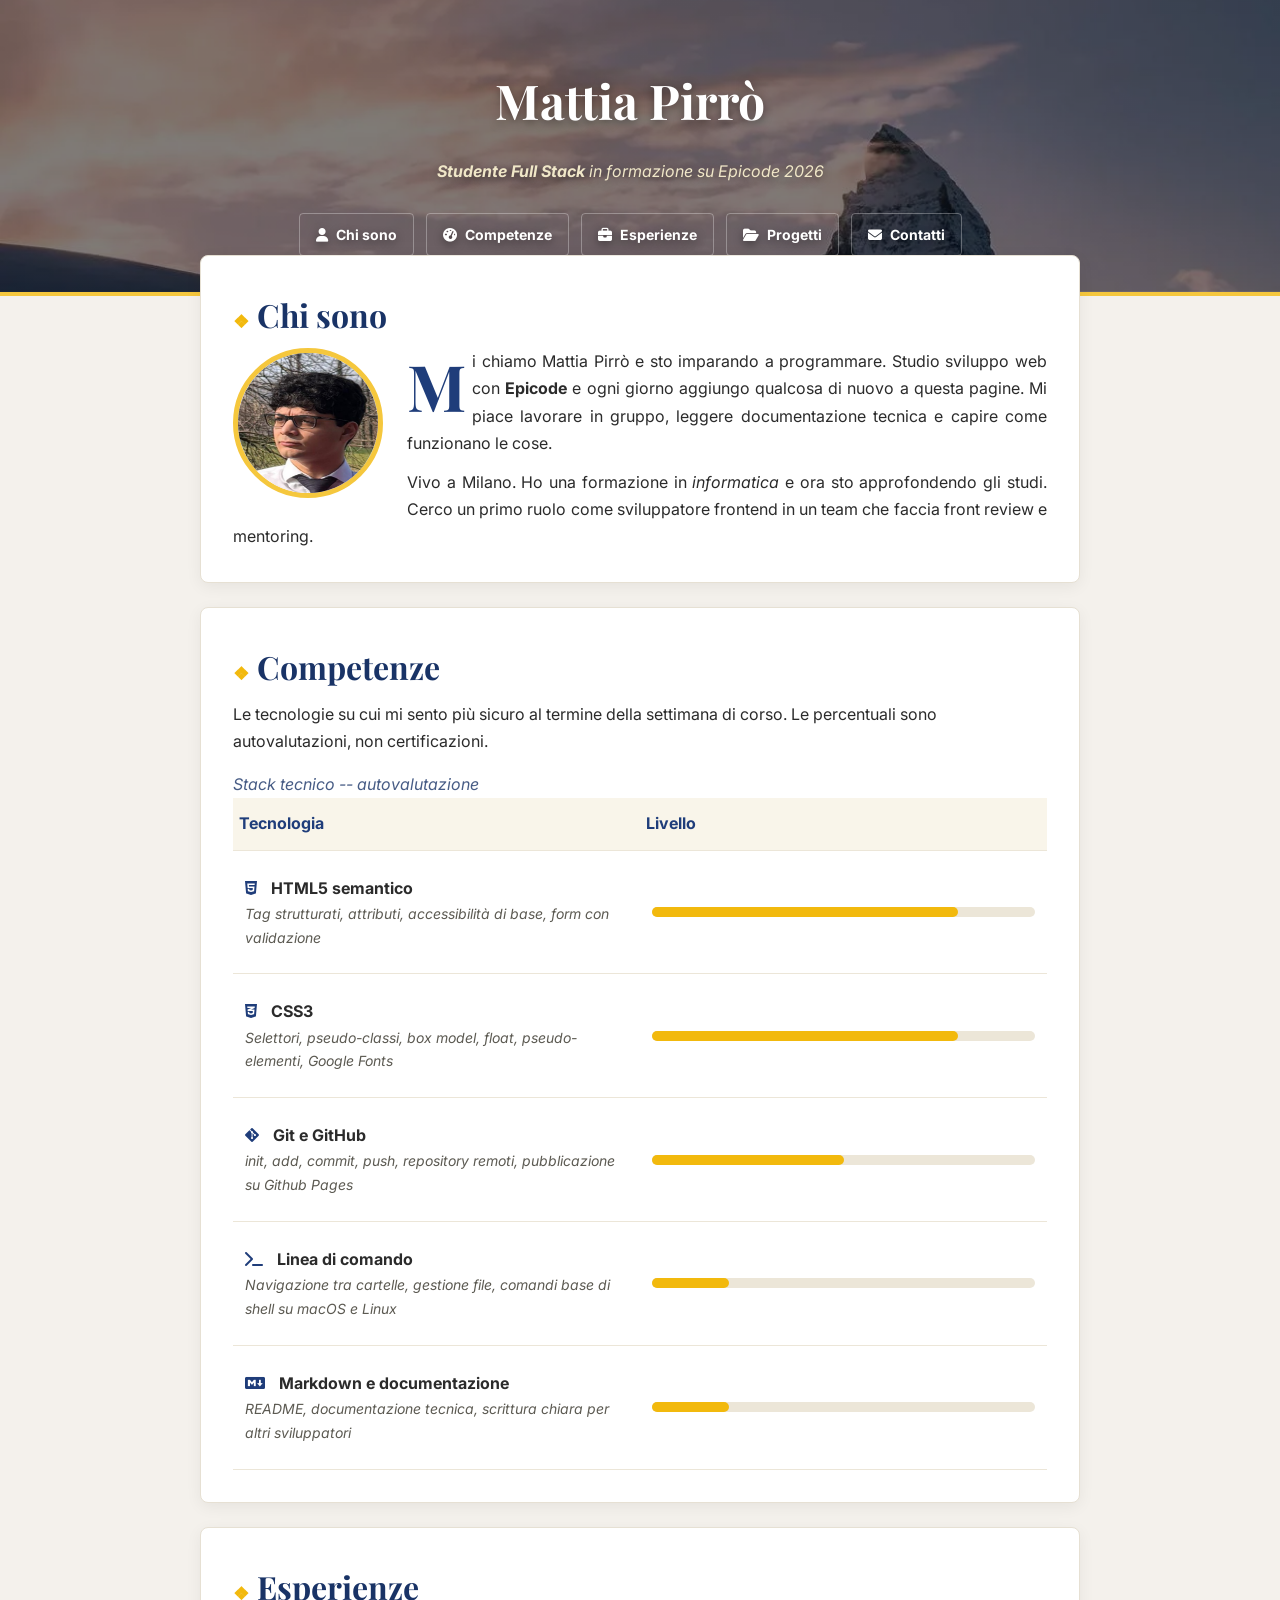
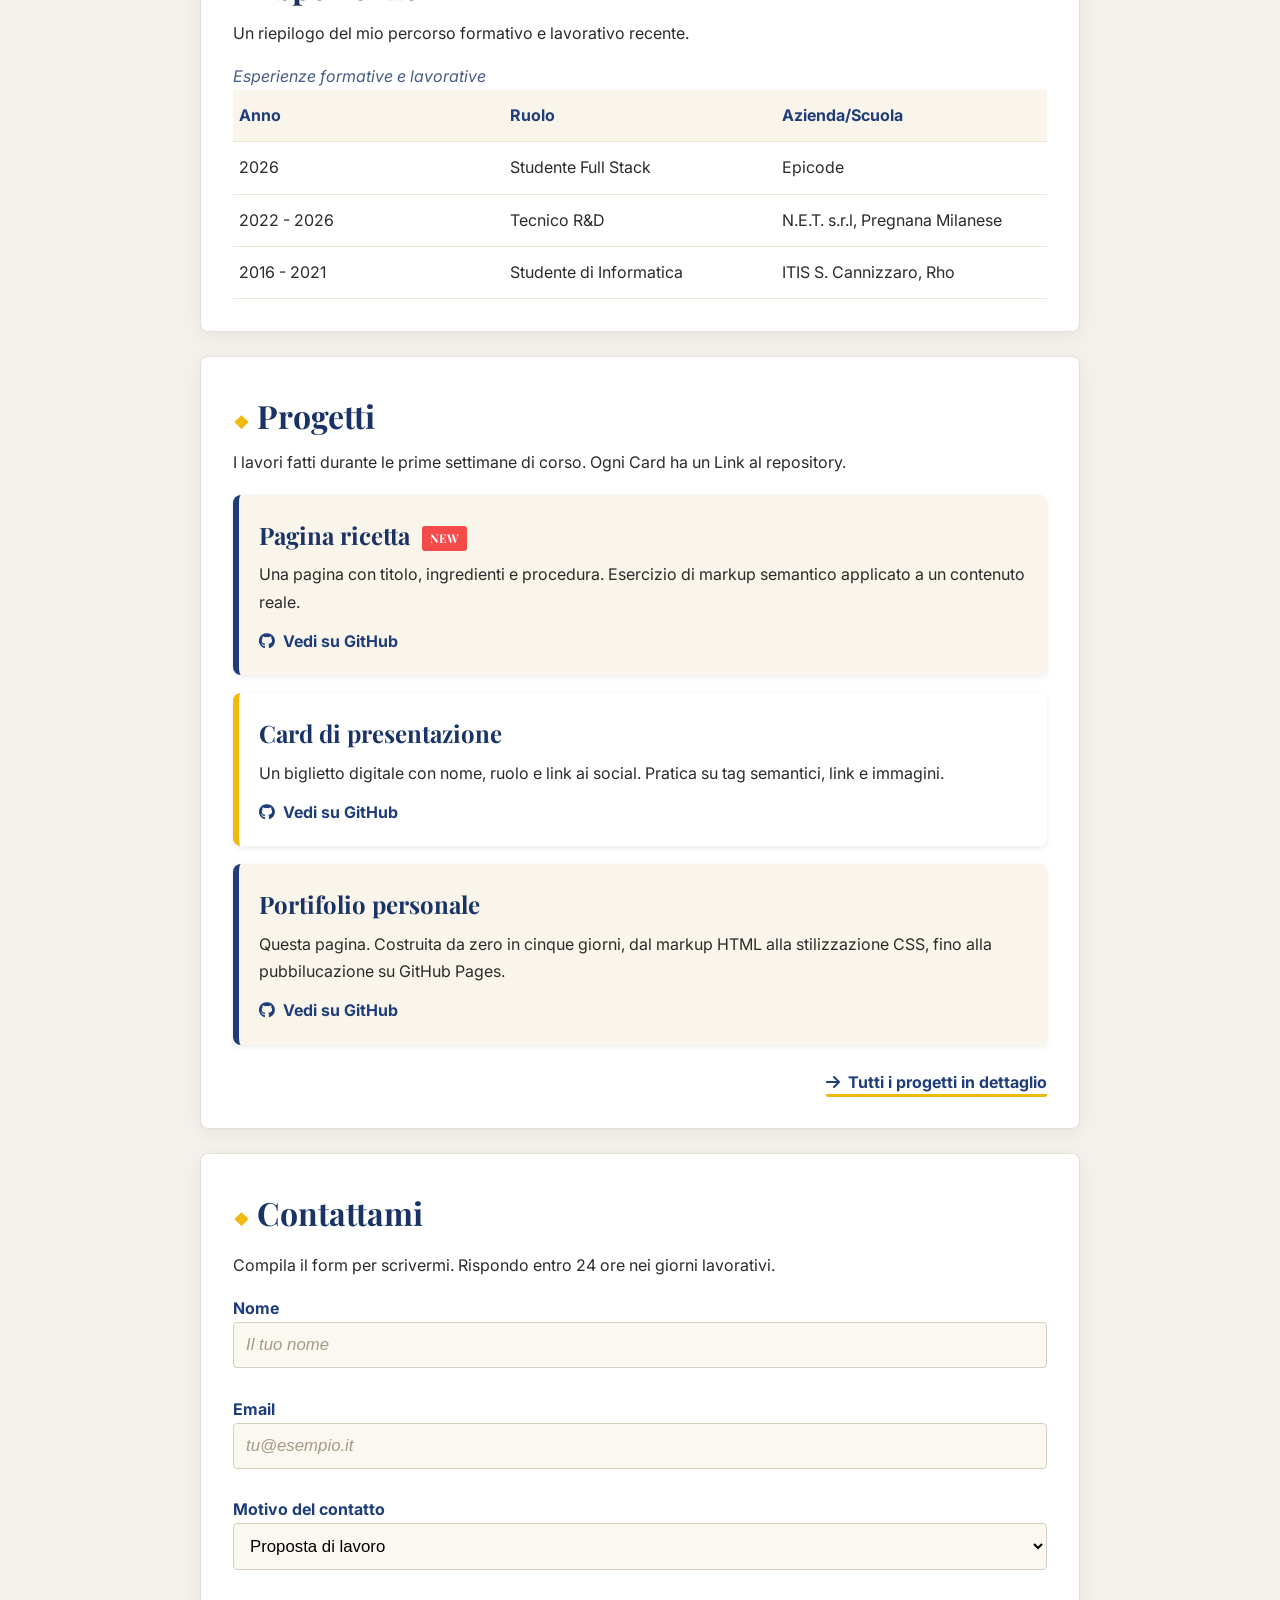
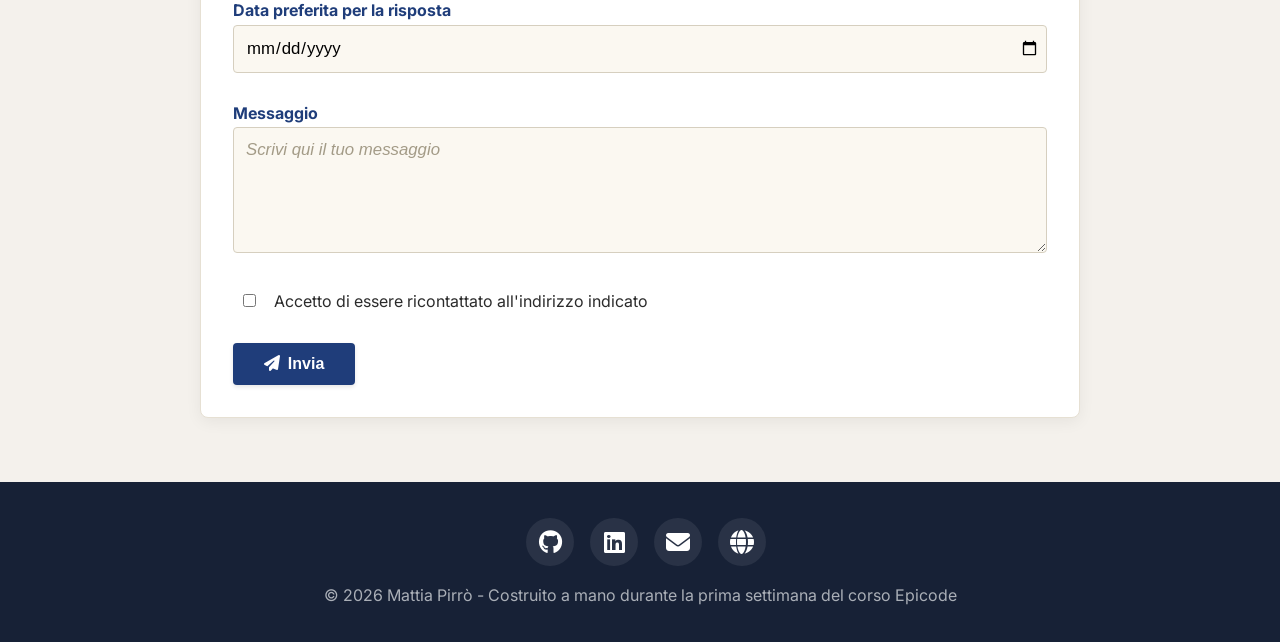
==== commit d4b8a0d1: "Seconda pagina" ====
--- a/index.html
+++ b/index.html
@@ -174,7 +174,7 @@
                 <a href="javascript:void(0)" target="blank"><i class="fa-brands fa-github"></i>Vedi su GitHub</a>
             </article>
             <div id="link-container">
-                <a id="link-progetti" href="progetti.html" target="_blank"><i class="fa-solid fa-arrow-right"></i>Tutti
+                <a id="link-progetti" href="progetti.html" target="blank"><i class="fa-solid fa-arrow-right"></i>Tutti
                     i progetti in dettaglio</a>
             </div>
         </section>
--- a/assets/style.css
+++ b/assets/style.css
@@ -122,10 +122,10 @@
     margin-right: 8px;
 }
 
-#chiSono {
+#chiSono, .scheda-progetto {
     background-color: #ffffff;
     text-align: justify;
-    height: 330px;
+    height: 40%;
 }
 
 #chiSono .avatar {
@@ -194,7 +194,7 @@
 }
 
 #competenze table .contenitore {
-    width: 400px;
+    width: 100%;
     height: 10px;
     border-radius: 10px;
     background-color: #ece6d8;
@@ -373,7 +373,7 @@
     padding: 20px;
 }
 
-.project a {
+.project a{
     display: inline-block;
     margin-top: 12px;
     color: hsl(220, 60%, 30%);
@@ -430,4 +430,19 @@
 
 caption{
     font-style: italic;
+}
+
+.scheda-progetto p{
+    margin-bottom: 16px;
+}
+
+.scheda-progetto .git-link{
+    color: hsl(220, 60%, 30%);
+    text-decoration: none;
+    font-weight: bold;
+}
+
+.scheda-progetto .git-link:hover{
+    color: hsl(220, 60%, 45%);
+    border-bottom: 3px solid hsl(45, 90%, 50%);
 }
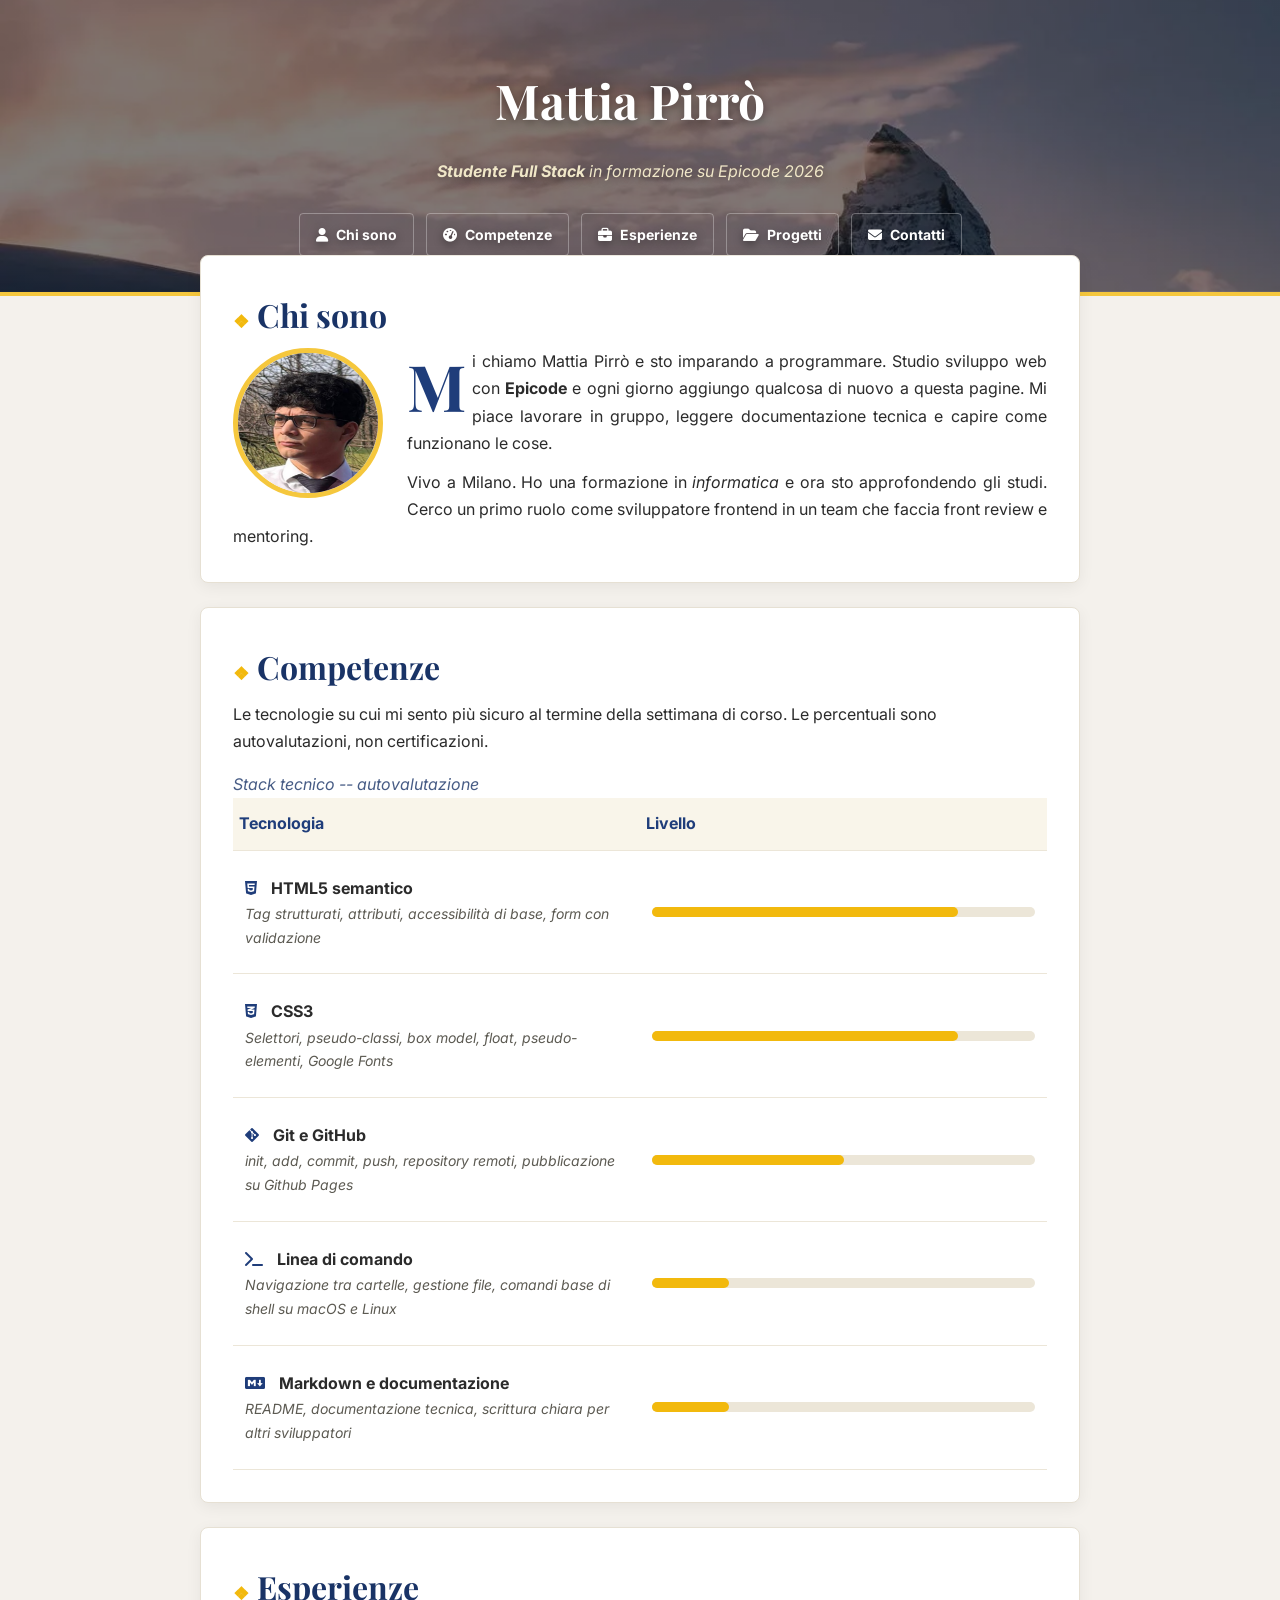
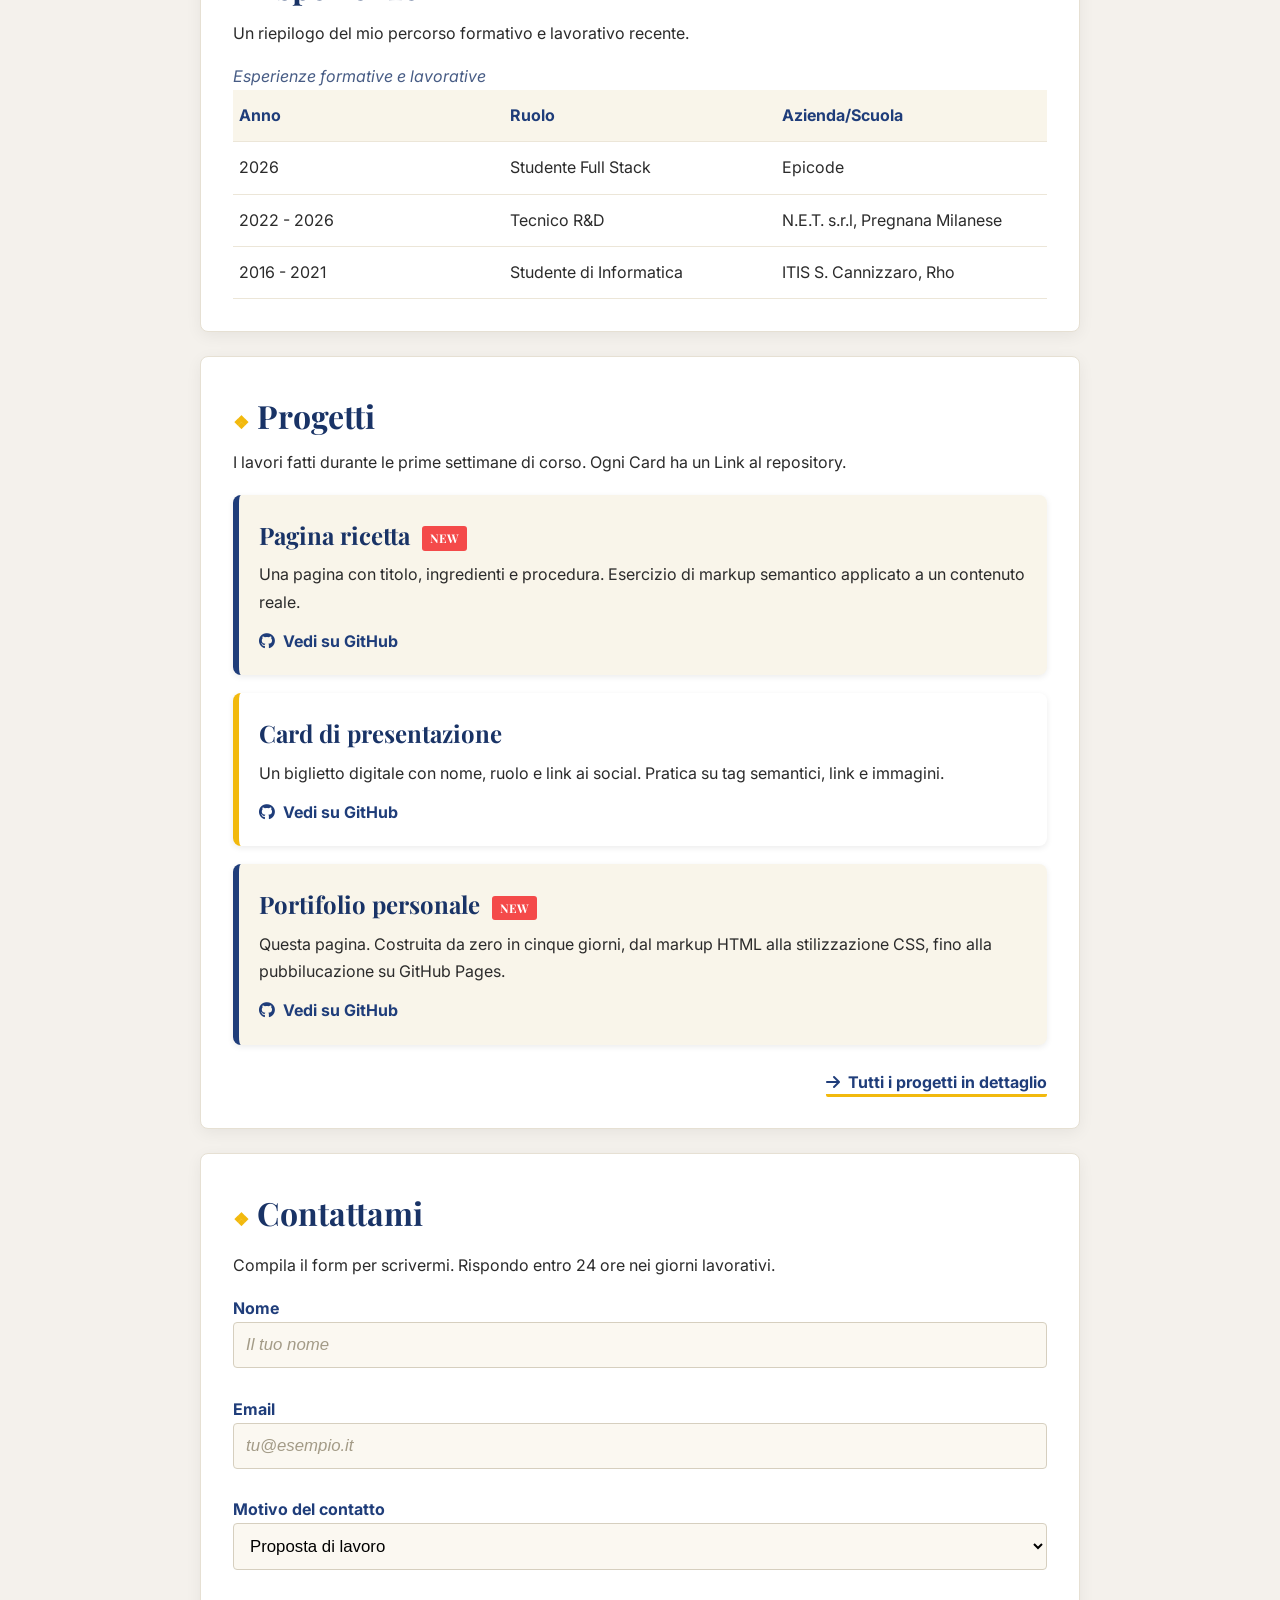
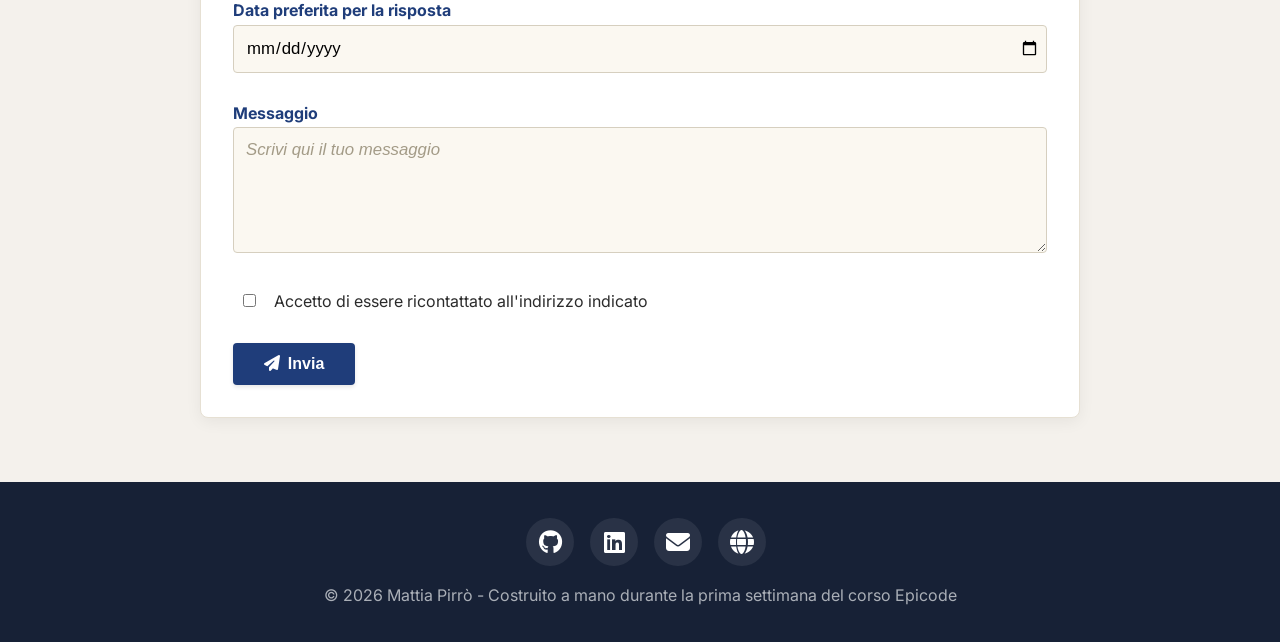
==== commit bc50a3df: "Revisione Codice - aggiunti link a github" ====
--- a/index.html
+++ b/index.html
@@ -171,7 +171,8 @@
                 <h3>Portifolio personale</h3>
                 <p>Questa pagina. Costruita da zero in cinque giorni, dal markup HTML alla stilizzazione CSS, fino alla
                     pubbilucazione su GitHub Pages.</p>
-                <a href="javascript:void(0)" target="blank"><i class="fa-brands fa-github"></i>Vedi su GitHub</a>
+                <a href="https://github.com/mattia-pirro/PROGETTO-SETTIMANA-1" target="blank"><i
+                        class="fa-brands fa-github"></i>Vedi su GitHub</a>
             </article>
             <div id="link-container">
                 <a id="link-progetti" href="progetti.html" target="blank"><i class="fa-solid fa-arrow-right"></i>Tutti
@@ -218,16 +219,16 @@
     <footer id="site-footer">
         <div id="icons-container">
             <div class="icone">
-                <i class="fa-brands fa-github"></i>
-            </div>
-            <div class="icone">
-                <i class="fa-brands fa-linkedin"></i>
-            </div>
-            <div class="icone">
-                <i class="fa-solid fa-envelope"></i>
-            </div>
-            <div class="icone">
-                <i class="fa-solid fa-globe"></i>
+                <a href="https://github.com/mattia-pirro/PROGETTO-SETTIMANA-1"><i class="fa-brands fa-github"></i></a>
+            </div>
+            <div class="icone">
+                </a href="javascript:void(0)" target="blank"><i class="fa-brands fa-linkedin"></i></a>
+            </div>
+            <div class="icone">
+                </a href="javascript:void(0)" target="blank"><i class="fa-solid fa-envelope"></i></a>
+            </div>
+            <div class="icone">
+                </a href="javascript:void(0)" target="blank"><i class="fa-solid fa-globe"></i></a>
             </div>
             <p>© 2026 Mattia Pirrò - Costruito a mano durante la prima settimana del corso Epicode</p>
         </div>
--- a/assets/style.css
+++ b/assets/style.css
@@ -1,5 +1,9 @@
+/* Import */
+
 @import url('https://fonts.googleapis.com/css2?family=Inter:ital,opsz,wght@0,14..32,100..900;1,14..32,100..900&display=swap');
 @import url('https://fonts.googleapis.com/css2?family=Playfair+Display:ital,wght@0,400..900;1,400..900&display=swap');
+
+/* * */
 
 *,
 *::before,
@@ -8,6 +12,8 @@
     margin: 0;
     padding: 0;
 }
+
+/* Body */
 
 body {
     font-family: 'Inter', Arial, sans-serif;
@@ -18,6 +24,8 @@
     margin: 0;
     padding: 0;
 }
+
+/* Header */
 
 #site-header {
     background-image: linear-gradient(rgba(0, 0, 0, 0.5), rgba(0, 0, 0, 0.5)), url("../assets/header-bg.webp");
@@ -46,6 +54,8 @@
     margin-top: 16px;
 }
 
+/* Nav */
+
 #site-header nav {
     margin-top: 32px;
 }
@@ -80,6 +90,8 @@
     background-color: hsl(45, 90%, 60%);
     border-color: hsl(45, 90%, 60%);
 }
+
+/* Main */
 
 main {
     max-width: 920px;
@@ -122,7 +134,10 @@
     margin-right: 8px;
 }
 
-#chiSono, .scheda-progetto {
+/* ChiSono */
+
+#chiSono,
+.scheda-progetto {
     background-color: #ffffff;
     text-align: justify;
     height: 40%;
@@ -152,6 +167,8 @@
     margin-top: 12px;
 }
 
+/* Competenze */
+
 #competenze {
     background-color: #ffffff;
     clear: both;
@@ -163,9 +180,10 @@
     padding: 0;
 }
 
-#competenze caption {
+caption {
     color: hsl(220, 30%, 40%);
     text-align: left;
+    font-style: italic;
 }
 
 #competenze th {
@@ -228,6 +246,8 @@
     width: 20%;
 }
 
+/* Esperienze */
+
 #esperienze {
     background-color: #ffffff;
     clear: both;
@@ -258,6 +278,87 @@
     border-bottom: 1px solid #ece6d8;
     padding: 12px 6px 12px 6px;
 }
+
+/* Progetti */
+
+#progetti {
+    background-color: #ffffff;
+}
+
+.project {
+    margin-top: 18px;
+    box-shadow: 0 2px 6px rgba(0, 0, 0, 0.08);
+    padding: 20px;
+}
+
+.project a {
+    display: inline-block;
+    margin-top: 12px;
+    color: hsl(220, 60%, 30%);
+    text-decoration: none;
+    font-weight: bold;
+}
+
+.project a:hover {
+    color: hsl(220, 60%, 45%);
+    border-bottom: 3px solid hsl(45, 90%, 50%);
+}
+
+.project:nth-of-type(odd) {
+    background-color: #F9F5EA;
+    border-left: 6px solid hsl(220, 60%, 30%);
+    border-radius: 8px;
+}
+
+.project:nth-of-type(even) {
+    background-color: #ffffff;
+    border-left: 6px solid hsl(45, 90%, 50%);
+    border-radius: 8px;
+}
+
+.project:first-of-type h3::after {
+    content: "NEW";
+    display: inline-block;
+    padding: 2px 8px;
+    margin-left: 12px;
+    background-color: #F44A4A;
+    color: #ffffff;
+    font-size: 0.75rem;
+    border-radius: 3px;
+    vertical-align: middle;
+}
+
+.project:last-of-type h3::after {
+    content: "NEW";
+    display: inline-block;
+    padding: 2px 8px;
+    margin-left: 12px;
+    background-color: #F44A4A;
+    color: #ffffff;
+    font-size: 0.75rem;
+    border-radius: 3px;
+    vertical-align: middle;
+}
+
+#link-container {
+    text-align: right;
+    margin-top: 24px;
+}
+
+#link-progetti {
+    color: hsl(220, 60%, 30%);
+    text-decoration: none;
+    padding-bottom: 2px;
+    border-bottom: 3px solid hsl(45, 90%, 50%);
+    border-radius: 2px;
+    font-weight: bold;
+}
+
+#link-progetti:hover {
+    color: hsl(220, 60%, 45%);
+}
+
+/* Contattami */
 
 #contattami {
     background-color: #ffffff;
@@ -325,6 +426,8 @@
     box-shadow: 0 4px 10px rgba(0, 0, 0, 0.18);
 }
 
+/* Footer */
+
 #site-footer {
     background-color: hsl(220, 40%, 15%);
     color: #ffffff;
@@ -363,86 +466,33 @@
     font-size: 16px;
 }
 
-#progetti {
-    background-color: #ffffff;
-}
-
-.project {
-    margin-top: 18px;
-    box-shadow: 0 2px 6px rgba(0, 0, 0, 0.08);
-    padding: 20px;
-}
-
-.project a{
-    display: inline-block;
-    margin-top: 12px;
-    color: hsl(220, 60%, 30%);
-    text-decoration: none;
-    font-weight: bold;
-}
-
-.project a:hover {
-    color: hsl(220, 60%, 45%);
-    border-bottom: 3px solid hsl(45, 90%, 50%);
-}
-
-.project:nth-of-type(odd) {
-    background-color: #F9F5EA;
-    border-left: 6px solid hsl(220, 60%, 30%);
-    border-radius: 8px;
-}
-
-.project:nth-of-type(even) {
-    background-color: #ffffff;
-    border-left: 6px solid hsl(45, 90%, 50%);
-    border-radius: 8px;
-}
-
-.project:first-of-type h3::after {
-    content: "NEW";
-    display: inline-block;
-    padding: 2px 8px;
-    margin-left: 12px;
-    background-color: #F44A4A;
-    color: #ffffff;
-    font-size: 0.75rem;
-    border-radius: 3px;
-    vertical-align: middle;
-}
-
-#link-container {
-    text-align: right;
-    margin-top: 24px;
-}
-
-#link-progetti {
-    color: hsl(220, 60%, 30%);
-    text-decoration: none;
-    padding-bottom: 2px;
-    border-bottom: 3px solid hsl(45, 90%, 50%);
-    border-radius: 2px;
-    font-weight: bold;
-}
-
-#link-progetti:hover {
-    color: hsl(220, 60%, 45%);
-}
-
-caption{
-    font-style: italic;
-}
-
-.scheda-progetto p{
+#site-footer a {
+    color: white;
+    text-decoration: none;
+}
+
+#site-footer a:visited {
+    color: white;
+    text-decoration: none;
+}
+
+#site-footer a:hover {
+    color: hsl(220, 60%, 20%);
+}
+
+/* Pagina progetti */
+
+.scheda-progetto p {
     margin-bottom: 16px;
 }
 
-.scheda-progetto .git-link{
-    color: hsl(220, 60%, 30%);
-    text-decoration: none;
-    font-weight: bold;
-}
-
-.scheda-progetto .git-link:hover{
+.scheda-progetto .git-link {
+    color: hsl(220, 60%, 30%);
+    text-decoration: none;
+    font-weight: bold;
+}
+
+.scheda-progetto .git-link:hover {
     color: hsl(220, 60%, 45%);
     border-bottom: 3px solid hsl(45, 90%, 50%);
 }
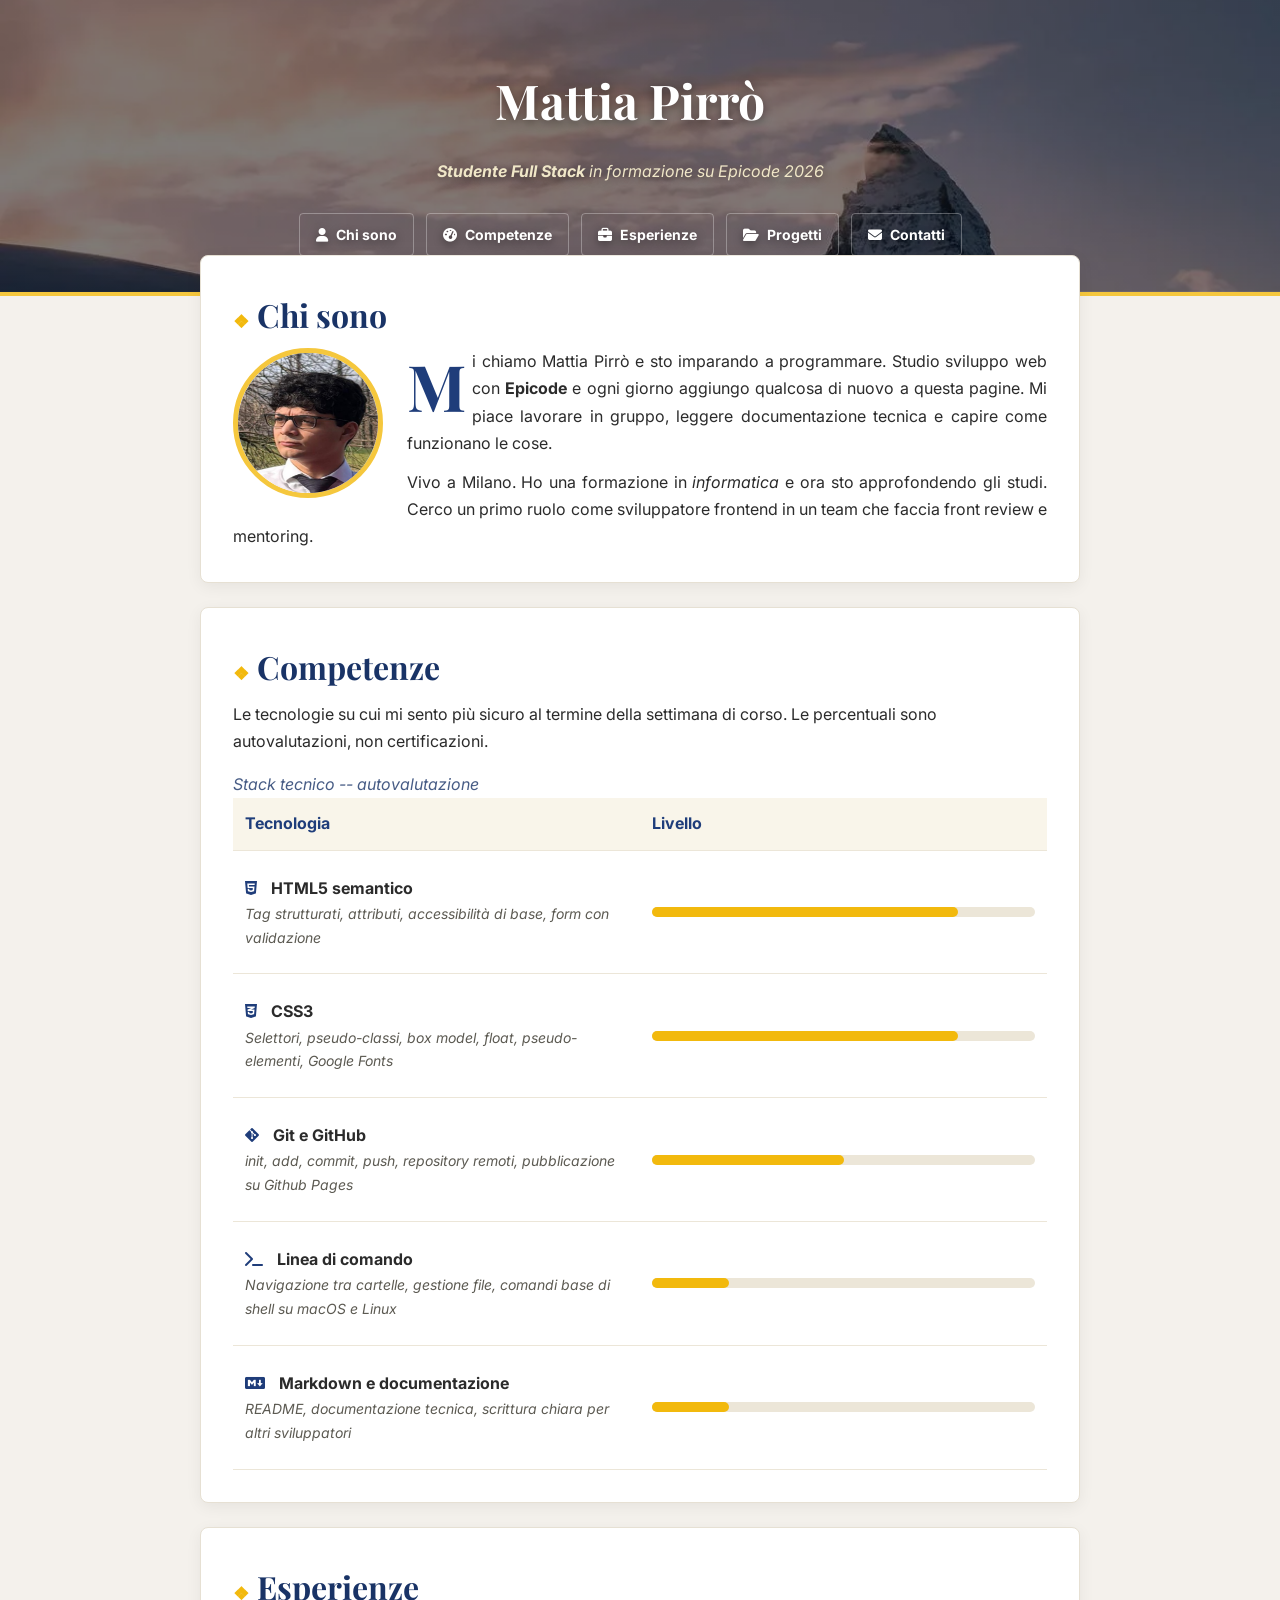
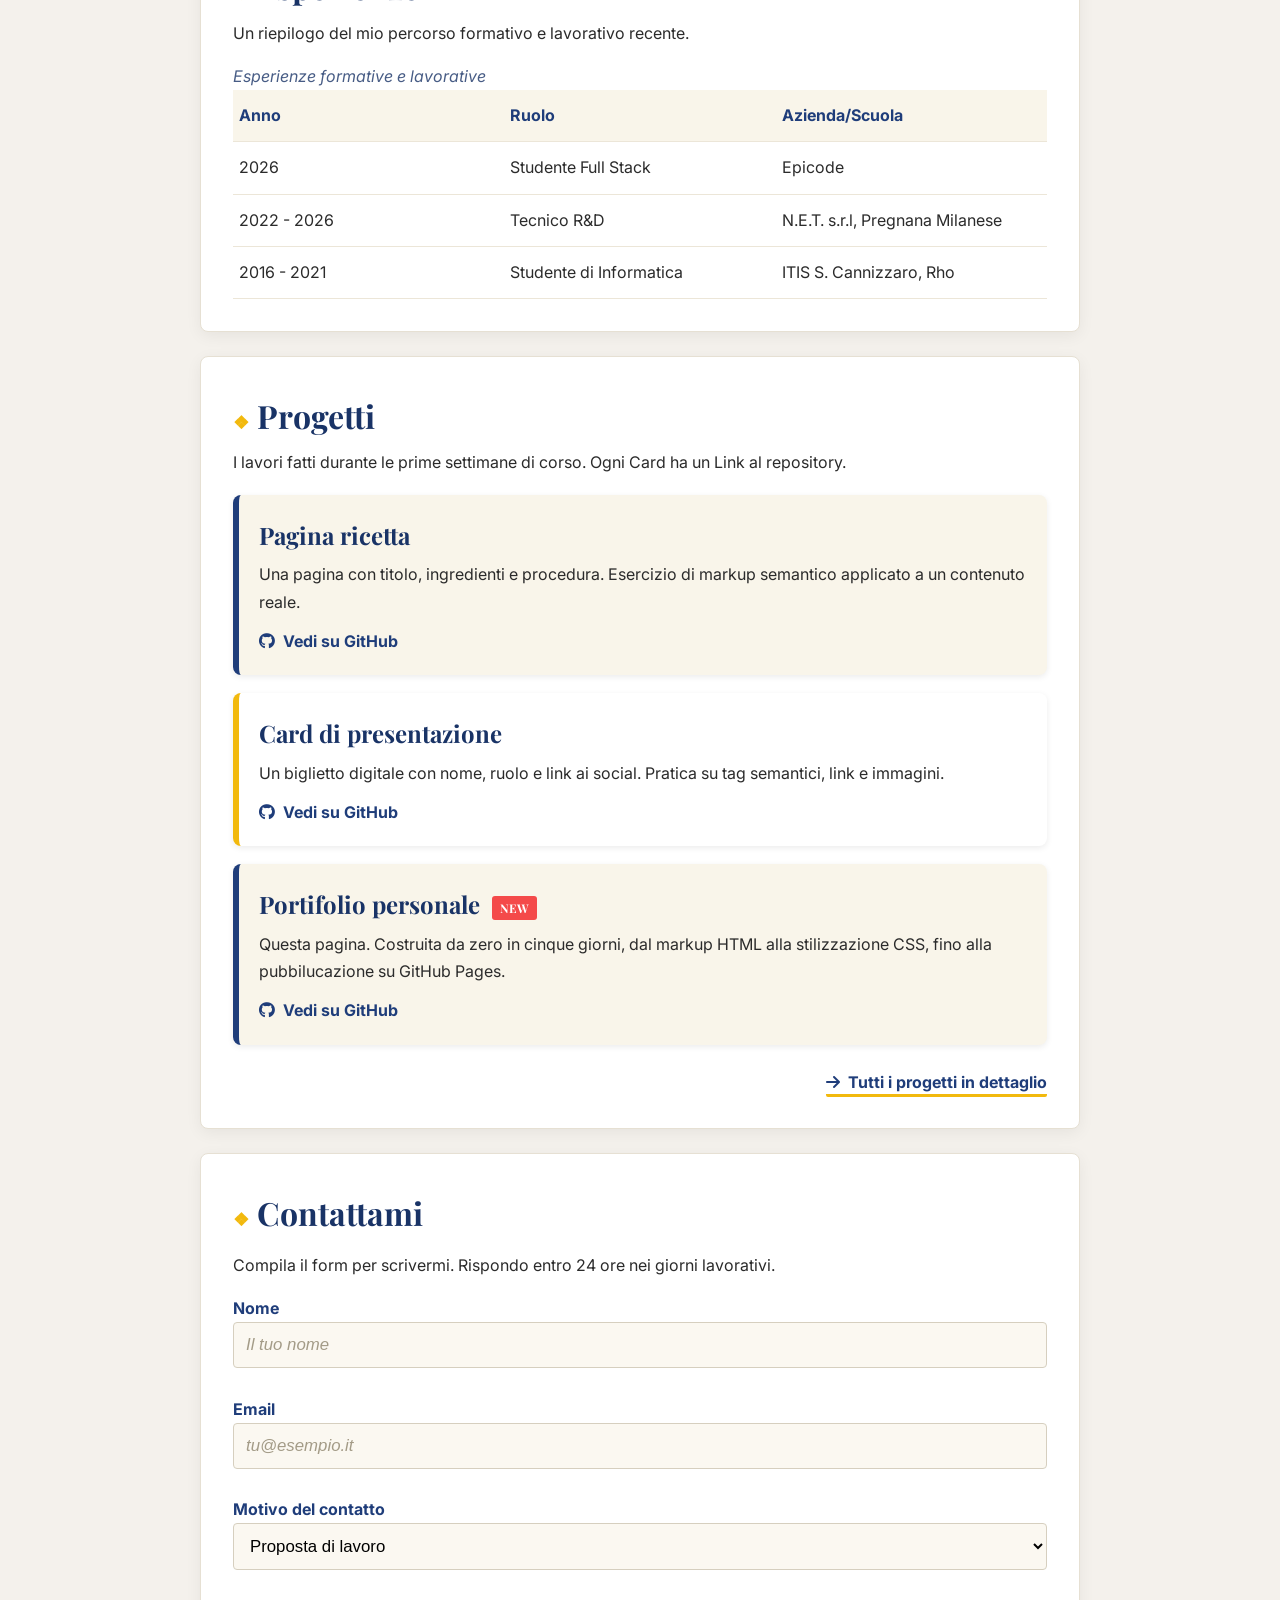
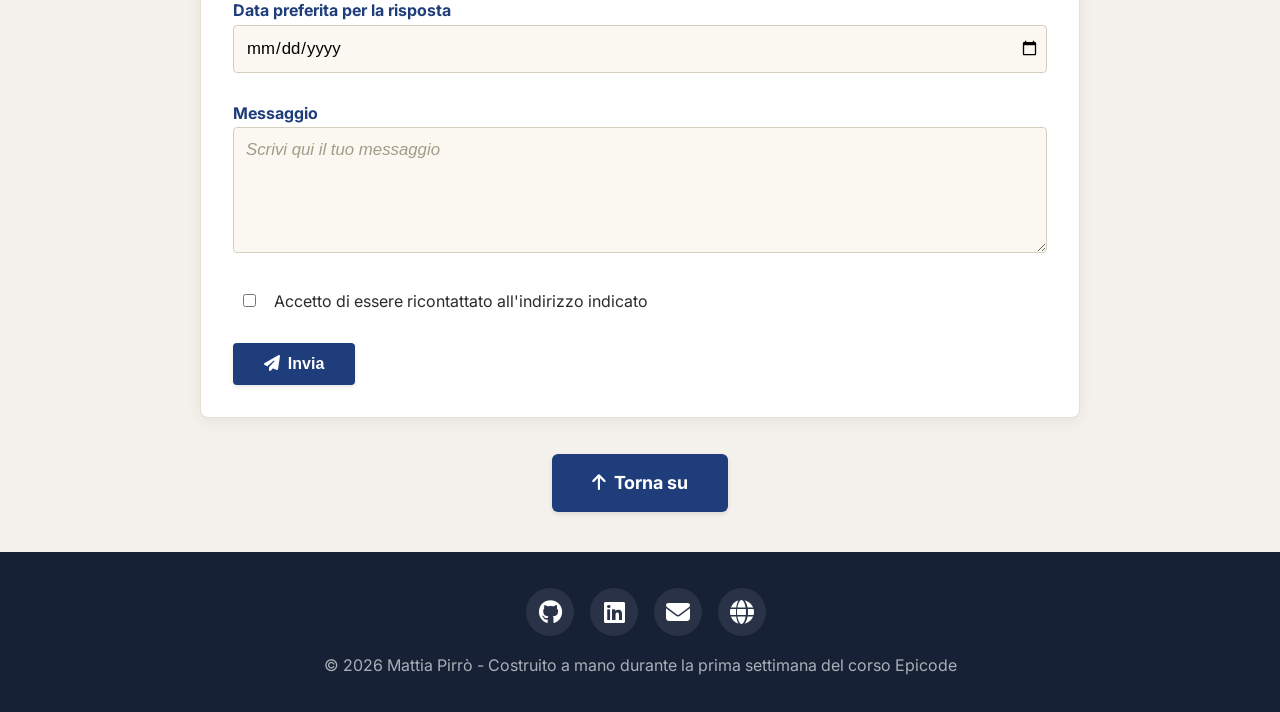
==== commit 6d3ccbf0: "Revisione codice - aggiunto bottone torna su" ====
--- a/index.html
+++ b/index.html
@@ -215,6 +215,9 @@
                 <button type="submit"><i class="fa-solid fa-paper-plane"></i>Invia</button>
             </form>
         </section>
+        <div id="button-container">
+            <a href="#site-header" id="torna-su"><i class="fa-solid fa-arrow-up"></i>Torna su</a>
+        </div>
     </main>
     <footer id="site-footer">
         <div id="icons-container">
--- a/assets/style.css
+++ b/assets/style.css
@@ -3,7 +3,7 @@
 @import url('https://fonts.googleapis.com/css2?family=Inter:ital,opsz,wght@0,14..32,100..900;1,14..32,100..900&display=swap');
 @import url('https://fonts.googleapis.com/css2?family=Playfair+Display:ital,wght@0,400..900;1,400..900&display=swap');
 
-/* * */
+/* Box-sizing */
 
 *,
 *::before,
@@ -186,11 +186,11 @@
     font-style: italic;
 }
 
-#competenze th {
+#competenze th{
     color: hsl(220, 60%, 30%);
     text-align: left;
     background-color: #F9F5EA;
-    padding: 12px 6px 12px 6px;
+    padding: 12px 6px 12px 12px;
     border-bottom: 1px solid #ece6d8;
     width: 50%;
 }
@@ -314,18 +314,6 @@
     background-color: #ffffff;
     border-left: 6px solid hsl(45, 90%, 50%);
     border-radius: 8px;
-}
-
-.project:first-of-type h3::after {
-    content: "NEW";
-    display: inline-block;
-    padding: 2px 8px;
-    margin-left: 12px;
-    background-color: #F44A4A;
-    color: #ffffff;
-    font-size: 0.75rem;
-    border-radius: 3px;
-    vertical-align: middle;
 }
 
 .project:last-of-type h3::after {
@@ -426,6 +414,33 @@
     box-shadow: 0 4px 10px rgba(0, 0, 0, 0.18);
 }
 
+/* TornaSu */
+
+#button-container{
+    text-align: center;
+}
+
+#torna-su{
+    display: inline-block;
+    color: white;
+    font-size: 18px;
+    background-color: hsl(220, 60%, 30%);
+    font-weight: bold;
+    width: 20%;
+    text-align: center;
+    text-decoration: none;
+    padding: 14px 28px;
+    border: none;
+    border-radius: 6px;
+    box-shadow: 0 2px 4px rgba(0, 0, 0, 0.1);
+    margin-top: 12px;
+}
+
+#torna-su:hover{
+    background-color: hsl(220, 60%, 45%);
+    box-shadow: 0 4px 10px rgba(0, 0, 0, 0.18);
+}
+
 /* Footer */
 
 #site-footer {
@@ -495,4 +510,16 @@
 .scheda-progetto .git-link:hover {
     color: hsl(220, 60%, 45%);
     border-bottom: 3px solid hsl(45, 90%, 50%);
+}
+
+.scheda-progetto:last-of-type h2::after {
+    content: "NEW";
+    display: inline-block;
+    padding: 2px 8px;
+    margin-left: 12px;
+    background-color: #F44A4A;
+    color: #ffffff;
+    font-size: 0.75rem;
+    border-radius: 3px;
+    vertical-align: middle;
 }
